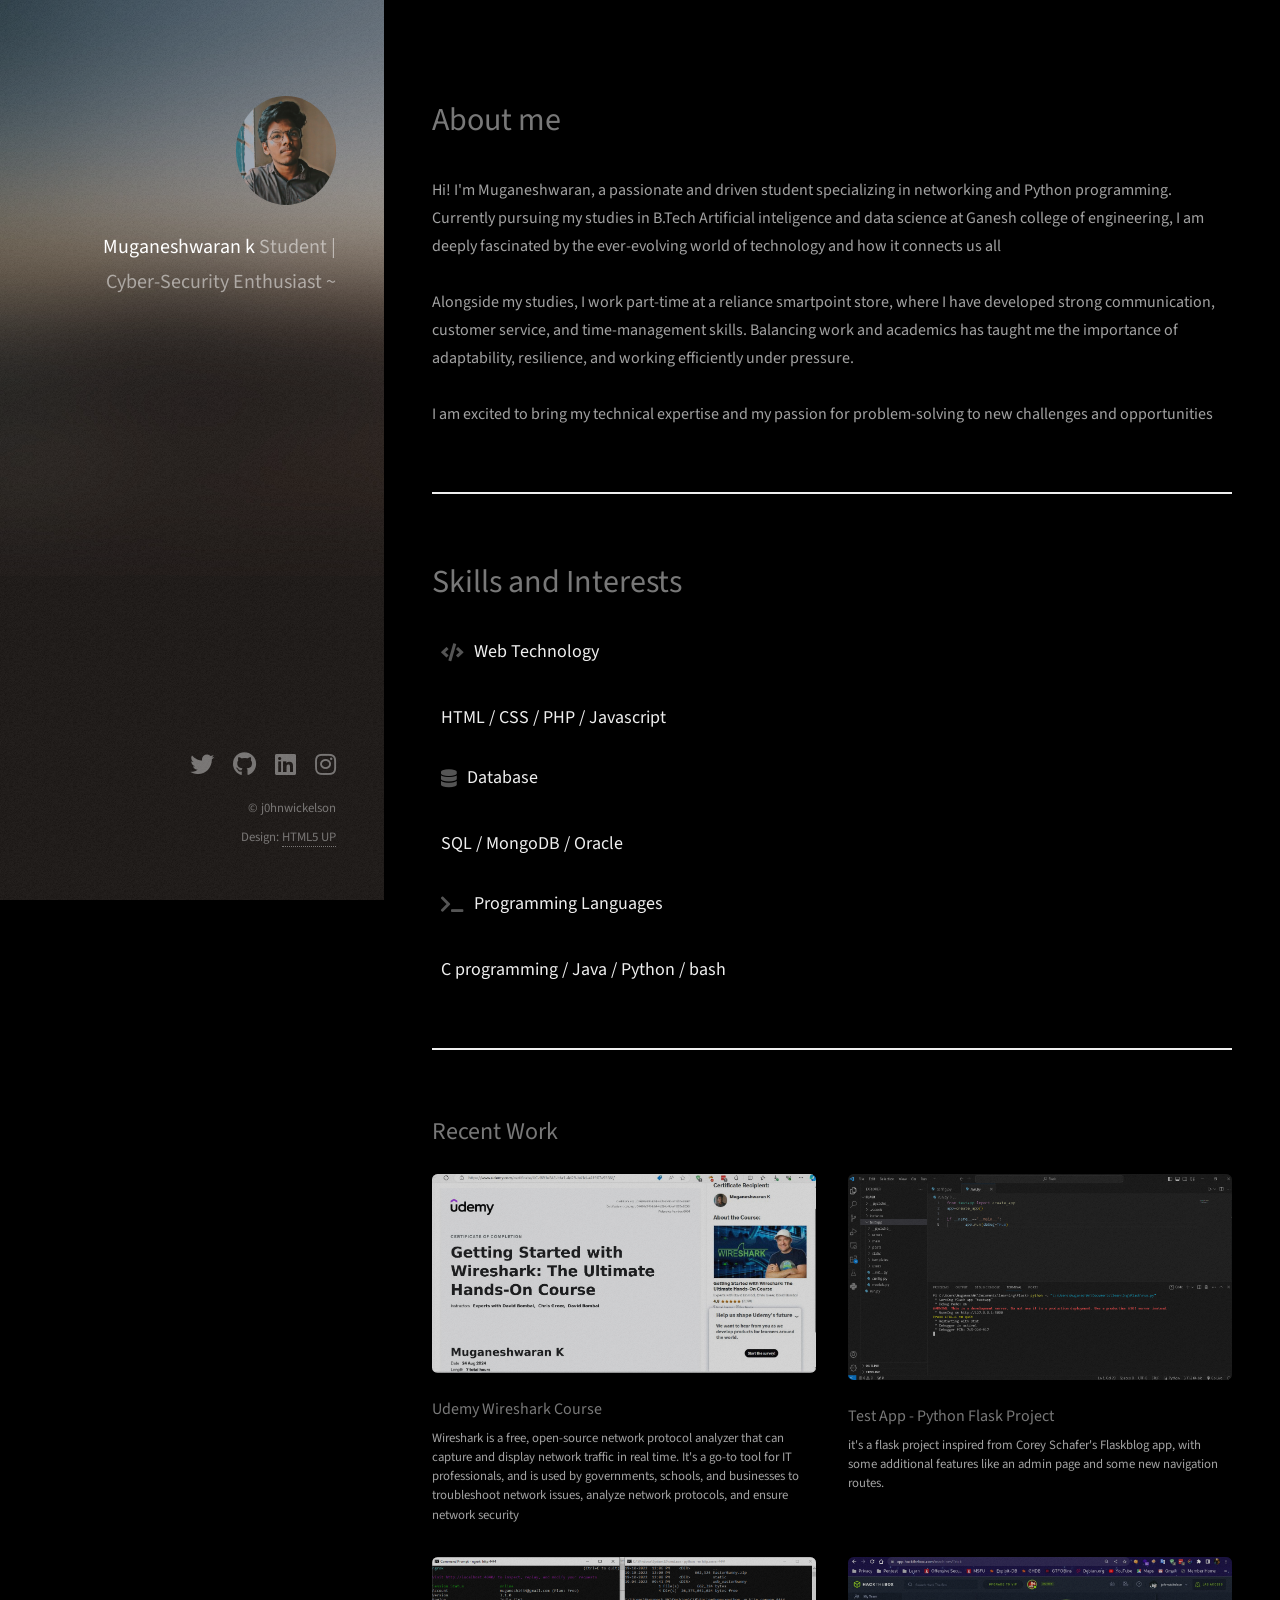
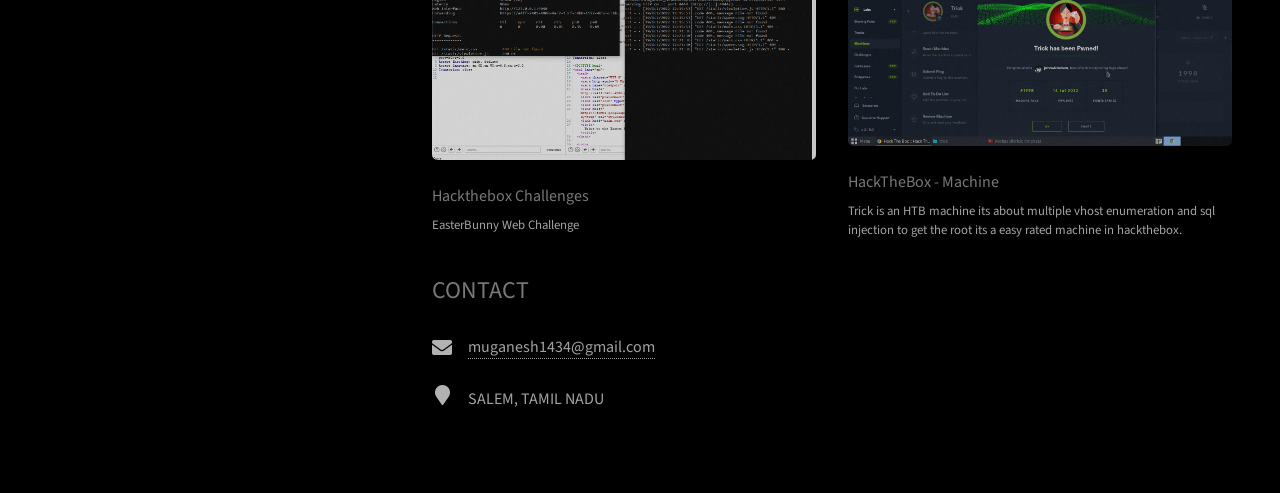
==== index.html @ 07771782 "Add files via upload Initial Commit" ====
<!DOCTYPE HTML>
<html>
	<head>
		<title>Muganeshwaran K - Portfolio</title>
		<meta charset="utf-8" />
		<meta name="viewport" content="width=device-width, initial-scale=1, user-scalable=no" />
		<link rel="stylesheet" href="assets/css/main.css" />
		<link rel="icon" href="images/favicon.ico" type="image/x-icon">
	</head>
	<body class="is-preload">
		<!-- Header -->
			<header id="header">
				<div class="inner">
					<a href="#" class="image avatar"><img src="images/avatar.jpg" alt="" /></a>
					<h1><strong>Muganeshwaran k</strong><br />
						Student | Cyber-Security Enthusiast<br />
						~
					</h1>
				</div>
			</header>

		<!-- Main -->
			<div id="main">

				<!-- One -->
					<section id="one">
						<header class="major">
							<h2>About me</h2>
						</header>
						<p>Hi! I'm Muganeshwaran, a passionate and driven student specializing in networking and Python programming. Currently pursuing my studies in B.Tech Artificial inteligence and data science at Ganesh college of engineering, I am deeply fascinated by the ever-evolving world of technology and how it connects us all <br> <br>
							Alongside my studies, I work part-time at a reliance smartpoint store, where I have developed strong communication, customer service, and time-management skills. Balancing work and academics has taught me the importance of adaptability, resilience, and working efficiently under pressure.<br> <br> I am excited to bring my technical expertise and my passion for problem-solving to new challenges and opportunities</p>
					</section>
					<section id="three">
						<header class="major">
							<h2>Skills and Interests</h2>
							<ul class="skills-list">
								<li><i class="fas fa-code"></i>  Web Technology</li>
								<li><br>HTML / CSS / PHP / Javascript</li>
							</ul>
							<ul class="skills-list">
								<li><i class="fas fa-database"></i> Database</li>
								<li><br> SQL / MongoDB / Oracle </li>
							</ul>
							<ul class="skills-list">
								<li><i class="fas fa-terminal"></i> Programming Languages</li>
								<li><br> C programming / Java / Python / bash</li>
							</ul>
						</header>
					</section>

				<!-- Two -->
					<section id="two">
						<h2>Recent Work</h2>
						<div class="row">
							<article class="col-6 col-12-xsmall work-item">
								<a href="images/fulls/03.jpg" class="image fit thumb"><img src="images/thumbs/03.jpg" alt="" /></a>
								<h3>Udemy Wireshark Course</h3>
								<p>Wireshark is a free, open-source network protocol analyzer that can capture and display network traffic in real time. It's a go-to tool for IT professionals, and is used by governments, schools, and businesses to troubleshoot network issues, analyze network protocols, and ensure network security</p>
							</article>
							<article class="col-6 col-12-xsmall work-item">
								<a href="images/fulls/01.jpg" class="image fit thumb"><img src="images/thumbs/01.jpg" alt="" /></a>
								<h3>Test App - Python Flask Project</h3>
								<p>it's a flask project inspired from Corey Schafer's Flaskblog app, with some additional features like an admin page and some new navigation routes.</p>
							</article>
							<article class="col-6 col-12-xsmall work-item">
								<a href="images/fulls/02.jpg" class="image fit thumb"><img src="images/thumbs/02.jpg" alt="" /></a>
								<h3>Hackthebox Challenges</h3>
								<p>EasterBunny Web Challenge</p>
							</article>
							<article class="col-6 col-12-xsmall work-item">
								<a href="images/fulls/04.jpg" class="image fit thumb"><img src="images/thumbs/04.jpg" alt="" /></a>
								<h3>HackTheBox - Machine</h3>
								<p>Trick is an HTB machine its about multiple vhost enumeration and sql injection to get the root its a easy rated machine in hackthebox.</p>
							</article>
						</div>
					</section>
					<div class="col-4 col-12-small">
						<h2>CONTACT</h2>
								<ul class="labeled-icons">
									<li>
										<h3 class="icon solid fa-envelope"><span class="label">Email</span></h3>
										<a  href="mailto:muganesh1434@gmail.com">muganesh1434@gmail.com</a>
									</li>
									<li>
										<h3 class="fa fa-map-marker contactIcon" aria-hidden="true"></h3>
										SALEM, TAMIL NADU
									</li>
								</ul>
							</div>
						</div>
					</section>
			</div>

		<!-- Footer -->
			<footer id="footer">
				<div class="inner">
					<ul class="icons">
						<li><a href="https://x.com/j0hnwick3lson" class="icon brands fa-twitter"><span class="label">Twitter</span></a></li>
						<li><a href="http://github.com/j0hnwick3lson" class="icon brands fa-github"><span class="label">Github</span></a></li>
						<li><a href="https://www.linkedin.com/in/muganeshwarank/" class="icon brands fa-linkedin"><span class="label">linkedin</span></a></li>
						<li><a href="https://www.instagram.com/muganexh_tweaks/" class="icon brands fa-instagram"><span class="label">instagram</span></a></li>
					</ul>
					<ul class="copyright">
						<li>&copy; j0hnwickelson</li><li>Design: <a href="http://html5up.net">HTML5 UP</a></li>
					</ul>
				</div>
			</footer>

		<!-- Scripts -->
			<script src="assets/js/jquery.min.js"></script>
			<script src="assets/js/jquery.poptrox.min.js"></script>
			<script src="assets/js/browser.min.js"></script>
			<script src="assets/js/breakpoints.min.js"></script>
			<script src="assets/js/util.js"></script>
			<script src="assets/js/main.js"></script>

	</body>
</html>
---- assets/css/main.css ----
@import url("fontawesome-all.min.css");
@import url("https://fonts.googleapis.com/css?family=Source+Sans+Pro:400,400italic");

/*
	Strata by HTML5 UP
	html5up.net | @ajlkn
	Free for personal and commercial use under the CCA 3.0 license (html5up.net/license)
*/

html, body, div, span, applet, object,
iframe, h1, h2, h3, h4, h5, h6, p, blockquote,
pre, a, abbr, acronym, address, big, cite,
code, del, dfn, em, img, ins, kbd, q, s, samp,
small, strike, strong, sub, sup, tt, var, b,
u, i, center, dl, dt, dd, ol, ul, li, fieldset,
form, label, legend, table, caption, tbody,
tfoot, thead, tr, th, td, article, aside,
canvas, details, embed, figure, figcaption,
footer, header, hgroup, menu, nav, output, ruby,
section, summary, time, mark, audio, video {
	margin: 0;
	padding: 0;
	border: 0;
	font-size: 100%;
	font: inherit;
	vertical-align: baseline;}

article, aside, details, figcaption, figure,
footer, header, hgroup, menu, nav, section {
	display: block;}

body {
	line-height: 1;
}

ol, ul {
	list-style: none;
}

blockquote, q {
	quotes: none;
}

	blockquote:before, blockquote:after, q:before, q:after {
		content: '';
		content: none;
	}

table {
	border-collapse: collapse;
	border-spacing: 0;
}

body {
	-webkit-text-size-adjust: none;
}

mark {
	background-color: transparent;
	color: inherit;
}

input::-moz-focus-inner {
	border: 0;
	padding: 0;
}

input, select, textarea {
	-moz-appearance: none;
	-webkit-appearance: none;
	-ms-appearance: none;
	appearance: none;
}

/* Basic */

	html {
		box-sizing: border-box;
	}

	*, *:before, *:after {
		box-sizing: inherit;
	}

	body {
		background: #000000;
	}

		body.is-preload *, body.is-preload *:before, body.is-preload *:after {
			-moz-animation: none !important;
			-webkit-animation: none !important;
			-ms-animation: none !important;
			animation: none !important;
			-moz-transition: none !important;
			-webkit-transition: none !important;
			-ms-transition: none !important;
			transition: none !important;
		}

	body, input, select, textarea {
		color: #a2a2a2;
		font-family: "Source Sans Pro", Helvetica, sans-serif;
		font-size: 16pt;
		font-weight: 400;
		line-height: 1.75em;
	}

	a {
		-moz-transition: color 0.2s ease-in-out, border-color 0.2s ease-in-out;
		-webkit-transition: color 0.2s ease-in-out, border-color 0.2s ease-in-out;
		-ms-transition: color 0.2s ease-in-out, border-color 0.2s ease-in-out;
		transition: color 0.2s ease-in-out, border-color 0.2s ease-in-out;
		border-bottom: dotted 1px;
		color: #49bf9d;
		text-decoration: none;
	}

		a:hover {
			border-bottom-color: transparent;
			color: #49bf9d !important;
			text-decoration: none;
		}

	strong, b {
		color: #787878;
		font-weight: 400;
	}

	em, i {
		font-style: italic;
	}

	p {
		margin: 0 0 2em 0;
	}

	h1, h2, h3, h4, h5, h6 {
		color: #787878;
		font-weight: 400;
		line-height: 1em;
		margin: 0 0 1em 0;
	}

		h1 a, h2 a, h3 a, h4 a, h5 a, h6 a {
			color: inherit;
			text-decoration: none;
		}

	h1 {
		font-size: 2em;
		line-height: 1.5em;
	}

	h2 {
		font-size: 1.5em;
		line-height: 1.5em;
	}

	h3 {
		font-size: 1.25em;
		line-height: 1.5em;
	}

	h4 {
		font-size: 1.1em;
		line-height: 1.5em;
	}

	h5 {
		font-size: 0.9em;
		line-height: 1.5em;
	}

	h6 {
		font-size: 0.7em;
		line-height: 1.5em;
	}

	sub {
		font-size: 0.8em;
		position: relative;
		top: 0.5em;
	}

	sup {
		font-size: 0.8em;
		position: relative;
		top: -0.5em;
	}

	hr {
		border: 0;
		border-bottom: solid 2px #efefef;
		margin: 2em 0;
	}

		hr.major {
			margin: 3em 0;
		}

	blockquote {
		border-left: solid 6px #efefef;
		font-style: italic;
		margin: 0 0 2em 0;
		padding: 0.5em 0 0.5em 1.5em;
	}

	code {
		background: #f7f7f7;
		border-radius: 0.35em;
		border: solid 2px #efefef;
		font-family: "Courier New", monospace;
		font-size: 0.9em;
		margin: 0 0.25em;
		padding: 0.25em 0.65em;
	}

	pre {
		-webkit-overflow-scrolling: touch;
		font-family: "Courier New", monospace;
		font-size: 0.9em;
		margin: 0 0 2em 0;
	}

		pre code {
			display: block;
			line-height: 1.75em;
			padding: 1em 1.5em;
			overflow-x: auto;
		}

	.align-left {
		text-align: left;
	}

	.align-center {
		text-align: center;
	}

	.align-right {
		text-align: right;
	}

/* Container */

	.container {
		margin: 0 auto;
		max-width: calc(100% - 4em);
		width: 100%;
	}

		.container.xsmall {
			width: 25%;
		}

		.container.small {
			width: 50%;
		}

		.container.medium {
			width: 75%;
		}

		.container.large {
			width: 125%;
		}

		.container.xlarge {
			width: 150%;
		}

		.container.max {
			width: 100%;
		}

		@media screen and (max-width: 980px) {

			.container {
				width: 100% !important;
				max-width: 100% !important;
			}

		}

		@media screen and (max-width: 480px) {

			.container {
				max-width: calc(100% - 3em);
			}

		}

/* Row */

	.row {
		display: flex;
		flex-wrap: wrap;
		box-sizing: border-box;
		align-items: stretch;
	}

		.row > * {
			box-sizing: border-box;
		}

		.row.gtr-uniform > * > :last-child {
			margin-bottom: 0;
		}

		.row.aln-left {
			justify-content: flex-start;
		}

		.row.aln-center {
			justify-content: center;
		}

		.row.aln-right {
			justify-content: flex-end;
		}

		.row.aln-top {
			align-items: flex-start;
		}

		.row.aln-middle {
			align-items: center;
		}

		.row.aln-bottom {
			align-items: flex-end;
		}

		.row > .imp {
			order: -1;
		}

		.row > .col-1 {
			width: 8.33333%;
		}

		.row > .off-1 {
			margin-left: 8.33333%;
		}

		.row > .col-2 {
			width: 16.66667%;
		}

		.row > .off-2 {
			margin-left: 16.66667%;
		}

		.row > .col-3 {
			width: 25%;
		}

		.row > .off-3 {
			margin-left: 25%;
		}

		.row > .col-4 {
			width: 33.33333%;
		}

		.row > .off-4 {
			margin-left: 33.33333%;
		}

		.row > .col-5 {
			width: 41.66667%;
		}

		.row > .off-5 {
			margin-left: 41.66667%;
		}

		.row > .col-6 {
			width: 50%;
		}

		.row > .off-6 {
			margin-left: 50%;
		}

		.row > .col-7 {
			width: 58.33333%;
		}

		.row > .off-7 {
			margin-left: 58.33333%;
		}

		.row > .col-8 {
			width: 66.66667%;
		}

		.row > .off-8 {
			margin-left: 66.66667%;
		}

		.row > .col-9 {
			width: 75%;
		}

		.row > .off-9 {
			margin-left: 75%;
		}

		.row > .col-10 {
			width: 83.33333%;
		}

		.row > .off-10 {
			margin-left: 83.33333%;
		}

		.row > .col-11 {
			width: 91.66667%;
		}

		.row > .off-11 {
			margin-left: 91.66667%;
		}

		.row > .col-12 {
			width: 100%;
		}

		.row > .off-12 {
			margin-left: 100%;
		}

		.row.gtr-0 {
			margin-top: 0;
			margin-left: 0em;
		}

			.row.gtr-0 > * {
				padding: 0 0 0 0em;
			}

			.row.gtr-0.gtr-uniform {
				margin-top: 0em;
			}

				.row.gtr-0.gtr-uniform > * {
					padding-top: 0em;
				}

		.row.gtr-25 {
			margin-top: 0;
			margin-left: -0.625em;
		}

			.row.gtr-25 > * {
				padding: 0 0 0 0.625em;
			}

			.row.gtr-25.gtr-uniform {
				margin-top: -0.625em;
			}

				.row.gtr-25.gtr-uniform > * {
					padding-top: 0.625em;
				}

		.row.gtr-50 {
			margin-top: 0;
			margin-left: -1.25em;
		}

			.row.gtr-50 > * {
				padding: 0 0 0 1.25em;
			}

			.row.gtr-50.gtr-uniform {
				margin-top: -1.25em;
			}

				.row.gtr-50.gtr-uniform > * {
					padding-top: 1.25em;
				}

		.row {
			margin-top: 0;
			margin-left: -2.5em;
		}

			.row > * {
				padding: 0 0 0 2.5em;
			}

			.row.gtr-uniform {
				margin-top: -2.5em;
			}

				.row.gtr-uniform > * {
					padding-top: 2.5em;
				}

		.row.gtr-150 {
			margin-top: 0;
			margin-left: -3.75em;
		}

			.row.gtr-150 > * {
				padding: 0 0 0 3.75em;
			}

			.row.gtr-150.gtr-uniform {
				margin-top: -3.75em;
			}

				.row.gtr-150.gtr-uniform > * {
					padding-top: 3.75em;
				}

		.row.gtr-200 {
			margin-top: 0;
			margin-left: -5em;
		}

			.row.gtr-200 > * {
				padding: 0 0 0 5em;
			}

			.row.gtr-200.gtr-uniform {
				margin-top: -5em;
			}

				.row.gtr-200.gtr-uniform > * {
					padding-top: 5em;
				}

		@media screen and (max-width: 1800px) {

			.row {
				display: flex;
				flex-wrap: wrap;
				box-sizing: border-box;
				align-items: stretch;
			}

				.row > * {
					box-sizing: border-box;
				}

				.row.gtr-uniform > * > :last-child {
					margin-bottom: 0;
				}

				.row.aln-left {
					justify-content: flex-start;
				}

				.row.aln-center {
					justify-content: center;
				}

				.row.aln-right {
					justify-content: flex-end;
				}

				.row.aln-top {
					align-items: flex-start;
				}

				.row.aln-middle {
					align-items: center;
				}

				.row.aln-bottom {
					align-items: flex-end;
				}

				.row > .imp-xlarge {
					order: -1;
				}

				.row > .col-1-xlarge {
					width: 8.33333%;
				}

				.row > .off-1-xlarge {
					margin-left: 8.33333%;
				}

				.row > .col-2-xlarge {
					width: 16.66667%;
				}

				.row > .off-2-xlarge {
					margin-left: 16.66667%;
				}

				.row > .col-3-xlarge {
					width: 25%;
				}

				.row > .off-3-xlarge {
					margin-left: 25%;
				}

				.row > .col-4-xlarge {
					width: 33.33333%;
				}

				.row > .off-4-xlarge {
					margin-left: 33.33333%;
				}

				.row > .col-5-xlarge {
					width: 41.66667%;
				}

				.row > .off-5-xlarge {
					margin-left: 41.66667%;
				}

				.row > .col-6-xlarge {
					width: 50%;
				}

				.row > .off-6-xlarge {
					margin-left: 50%;
				}

				.row > .col-7-xlarge {
					width: 58.33333%;
				}

				.row > .off-7-xlarge {
					margin-left: 58.33333%;
				}

				.row > .col-8-xlarge {
					width: 66.66667%;
				}

				.row > .off-8-xlarge {
					margin-left: 66.66667%;
				}

				.row > .col-9-xlarge {
					width: 75%;
				}

				.row > .off-9-xlarge {
					margin-left: 75%;
				}

				.row > .col-10-xlarge {
					width: 83.33333%;
				}

				.row > .off-10-xlarge {
					margin-left: 83.33333%;
				}

				.row > .col-11-xlarge {
					width: 91.66667%;
				}

				.row > .off-11-xlarge {
					margin-left: 91.66667%;
				}

				.row > .col-12-xlarge {
					width: 100%;
				}

				.row > .off-12-xlarge {
					margin-left: 100%;
				}

				.row.gtr-0 {
					margin-top: 0;
					margin-left: 0em;
				}

					.row.gtr-0 > * {
						padding: 0 0 0 0em;
					}

					.row.gtr-0.gtr-uniform {
						margin-top: 0em;
					}

						.row.gtr-0.gtr-uniform > * {
							padding-top: 0em;
						}

				.row.gtr-25 {
					margin-top: 0;
					margin-left: -0.625em;
				}

					.row.gtr-25 > * {
						padding: 0 0 0 0.625em;
					}

					.row.gtr-25.gtr-uniform {
						margin-top: -0.625em;
					}

						.row.gtr-25.gtr-uniform > * {
							padding-top: 0.625em;
						}

				.row.gtr-50 {
					margin-top: 0;
					margin-left: -1.25em;
				}

					.row.gtr-50 > * {
						padding: 0 0 0 1.25em;
					}

					.row.gtr-50.gtr-uniform {
						margin-top: -1.25em;
					}

						.row.gtr-50.gtr-uniform > * {
							padding-top: 1.25em;
						}

				.row {
					margin-top: 0;
					margin-left: -2.5em;
				}

					.row > * {
						padding: 0 0 0 2.5em;
					}

					.row.gtr-uniform {
						margin-top: -2.5em;
					}

						.row.gtr-uniform > * {
							padding-top: 2.5em;
						}

				.row.gtr-150 {
					margin-top: 0;
					margin-left: -3.75em;
				}

					.row.gtr-150 > * {
						padding: 0 0 0 3.75em;
					}

					.row.gtr-150.gtr-uniform {
						margin-top: -3.75em;
					}

						.row.gtr-150.gtr-uniform > * {
							padding-top: 3.75em;
						}

				.row.gtr-200 {
					margin-top: 0;
					margin-left: -5em;
				}

					.row.gtr-200 > * {
						padding: 0 0 0 5em;
					}

					.row.gtr-200.gtr-uniform {
						margin-top: -5em;
					}

						.row.gtr-200.gtr-uniform > * {
							padding-top: 5em;
						}

		}

		@media screen and (max-width: 1280px) {

			.row {
				display: flex;
				flex-wrap: wrap;
				box-sizing: border-box;
				align-items: stretch;
			}

				.row > * {
					box-sizing: border-box;
				}

				.row.gtr-uniform > * > :last-child {
					margin-bottom: 0;
				}

				.row.aln-left {
					justify-content: flex-start;
				}

				.row.aln-center {
					justify-content: center;
				}

				.row.aln-right {
					justify-content: flex-end;
				}

				.row.aln-top {
					align-items: flex-start;
				}

				.row.aln-middle {
					align-items: center;
				}

				.row.aln-bottom {
					align-items: flex-end;
				}

				.row > .imp-large {
					order: -1;
				}

				.row > .col-1-large {
					width: 8.33333%;
				}

				.row > .off-1-large {
					margin-left: 8.33333%;
				}

				.row > .col-2-large {
					width: 16.66667%;
				}

				.row > .off-2-large {
					margin-left: 16.66667%;
				}

				.row > .col-3-large {
					width: 25%;
				}

				.row > .off-3-large {
					margin-left: 25%;
				}

				.row > .col-4-large {
					width: 33.33333%;
				}

				.row > .off-4-large {
					margin-left: 33.33333%;
				}

				.row > .col-5-large {
					width: 41.66667%;
				}

				.row > .off-5-large {
					margin-left: 41.66667%;
				}

				.row > .col-6-large {
					width: 50%;
				}

				.row > .off-6-large {
					margin-left: 50%;
				}

				.row > .col-7-large {
					width: 58.33333%;
				}

				.row > .off-7-large {
					margin-left: 58.33333%;
				}

				.row > .col-8-large {
					width: 66.66667%;
				}

				.row > .off-8-large {
					margin-left: 66.66667%;
				}

				.row > .col-9-large {
					width: 75%;
				}

				.row > .off-9-large {
					margin-left: 75%;
				}

				.row > .col-10-large {
					width: 83.33333%;
				}

				.row > .off-10-large {
					margin-left: 83.33333%;
				}

				.row > .col-11-large {
					width: 91.66667%;
				}

				.row > .off-11-large {
					margin-left: 91.66667%;
				}

				.row > .col-12-large {
					width: 100%;
				}

				.row > .off-12-large {
					margin-left: 100%;
				}

				.row.gtr-0 {
					margin-top: 0;
					margin-left: 0em;
				}

					.row.gtr-0 > * {
						padding: 0 0 0 0em;
					}

					.row.gtr-0.gtr-uniform {
						margin-top: 0em;
					}

						.row.gtr-0.gtr-uniform > * {
							padding-top: 0em;
						}

				.row.gtr-25 {
					margin-top: 0;
					margin-left: -0.5em;
				}

					.row.gtr-25 > * {
						padding: 0 0 0 0.5em;
					}

					.row.gtr-25.gtr-uniform {
						margin-top: -0.5em;
					}

						.row.gtr-25.gtr-uniform > * {
							padding-top: 0.5em;
						}

				.row.gtr-50 {
					margin-top: 0;
					margin-left: -1em;
				}

					.row.gtr-50 > * {
						padding: 0 0 0 1em;
					}

					.row.gtr-50.gtr-uniform {
						margin-top: -1em;
					}

						.row.gtr-50.gtr-uniform > * {
							padding-top: 1em;
						}

				.row {
					margin-top: 0;
					margin-left: -2em;
				}

					.row > * {
						padding: 0 0 0 2em;
					}

					.row.gtr-uniform {
						margin-top: -2em;
					}

						.row.gtr-uniform > * {
							padding-top: 2em;
						}

				.row.gtr-150 {
					margin-top: 0;
					margin-left: -3em;
				}

					.row.gtr-150 > * {
						padding: 0 0 0 3em;
					}

					.row.gtr-150.gtr-uniform {
						margin-top: -3em;
					}

						.row.gtr-150.gtr-uniform > * {
							padding-top: 3em;
						}

				.row.gtr-200 {
					margin-top: 0;
					margin-left: -4em;
				}

					.row.gtr-200 > * {
						padding: 0 0 0 4em;
					}

					.row.gtr-200.gtr-uniform {
						margin-top: -4em;
					}

						.row.gtr-200.gtr-uniform > * {
							padding-top: 4em;
						}

		}

		@media screen and (max-width: 980px) {

			.row {
				display: flex;
				flex-wrap: wrap;
				box-sizing: border-box;
				align-items: stretch;
			}

				.row > * {
					box-sizing: border-box;
				}

				.row.gtr-uniform > * > :last-child {
					margin-bottom: 0;
				}

				.row.aln-left {
					justify-content: flex-start;
				}

				.row.aln-center {
					justify-content: center;
				}

				.row.aln-right {
					justify-content: flex-end;
				}

				.row.aln-top {
					align-items: flex-start;
				}

				.row.aln-middle {
					align-items: center;
				}

				.row.aln-bottom {
					align-items: flex-end;
				}

				.row > .imp-medium {
					order: -1;
				}

				.row > .col-1-medium {
					width: 8.33333%;
				}

				.row > .off-1-medium {
					margin-left: 8.33333%;
				}

				.row > .col-2-medium {
					width: 16.66667%;
				}

				.row > .off-2-medium {
					margin-left: 16.66667%;
				}

				.row > .col-3-medium {
					width: 25%;
				}

				.row > .off-3-medium {
					margin-left: 25%;
				}

				.row > .col-4-medium {
					width: 33.33333%;
				}

				.row > .off-4-medium {
					margin-left: 33.33333%;
				}

				.row > .col-5-medium {
					width: 41.66667%;
				}

				.row > .off-5-medium {
					margin-left: 41.66667%;
				}

				.row > .col-6-medium {
					width: 50%;
				}

				.row > .off-6-medium {
					margin-left: 50%;
				}

				.row > .col-7-medium {
					width: 58.33333%;
				}

				.row > .off-7-medium {
					margin-left: 58.33333%;
				}

				.row > .col-8-medium {
					width: 66.66667%;
				}

				.row > .off-8-medium {
					margin-left: 66.66667%;
				}

				.row > .col-9-medium {
					width: 75%;
				}

				.row > .off-9-medium {
					margin-left: 75%;
				}

				.row > .col-10-medium {
					width: 83.33333%;
				}

				.row > .off-10-medium {
					margin-left: 83.33333%;
				}

				.row > .col-11-medium {
					width: 91.66667%;
				}

				.row > .off-11-medium {
					margin-left: 91.66667%;
				}

				.row > .col-12-medium {
					width: 100%;
				}

				.row > .off-12-medium {
					margin-left: 100%;
				}

				.row.gtr-0 {
					margin-top: 0;
					margin-left: 0em;
				}

					.row.gtr-0 > * {
						padding: 0 0 0 0em;
					}

					.row.gtr-0.gtr-uniform {
						margin-top: 0em;
					}

						.row.gtr-0.gtr-uniform > * {
							padding-top: 0em;
						}

				.row.gtr-25 {
					margin-top: 0;
					margin-left: -0.5em;
				}

					.row.gtr-25 > * {
						padding: 0 0 0 0.5em;
					}

					.row.gtr-25.gtr-uniform {
						margin-top: -0.5em;
					}

						.row.gtr-25.gtr-uniform > * {
							padding-top: 0.5em;
						}

				.row.gtr-50 {
					margin-top: 0;
					margin-left: -1em;
				}

					.row.gtr-50 > * {
						padding: 0 0 0 1em;
					}

					.row.gtr-50.gtr-uniform {
						margin-top: -1em;
					}

						.row.gtr-50.gtr-uniform > * {
							padding-top: 1em;
						}

				.row {
					margin-top: 0;
					margin-left: -2em;
				}

					.row > * {
						padding: 0 0 0 2em;
					}

					.row.gtr-uniform {
						margin-top: -2em;
					}

						.row.gtr-uniform > * {
							padding-top: 2em;
						}

				.row.gtr-150 {
					margin-top: 0;
					margin-left: -3em;
				}

					.row.gtr-150 > * {
						padding: 0 0 0 3em;
					}

					.row.gtr-150.gtr-uniform {
						margin-top: -3em;
					}

						.row.gtr-150.gtr-uniform > * {
							padding-top: 3em;
						}

				.row.gtr-200 {
					margin-top: 0;
					margin-left: -4em;
				}

					.row.gtr-200 > * {
						padding: 0 0 0 4em;
					}

					.row.gtr-200.gtr-uniform {
						margin-top: -4em;
					}

						.row.gtr-200.gtr-uniform > * {
							padding-top: 4em;
						}

		}

		@media screen and (max-width: 736px) {

			.row {
				display: flex;
				flex-wrap: wrap;
				box-sizing: border-box;
				align-items: stretch;
			}

				.row > * {
					box-sizing: border-box;
				}

				.row.gtr-uniform > * > :last-child {
					margin-bottom: 0;
				}

				.row.aln-left {
					justify-content: flex-start;
				}

				.row.aln-center {
					justify-content: center;
				}

				.row.aln-right {
					justify-content: flex-end;
				}

				.row.aln-top {
					align-items: flex-start;
				}

				.row.aln-middle {
					align-items: center;
				}

				.row.aln-bottom {
					align-items: flex-end;
				}

				.row > .imp-small {
					order: -1;
				}

				.row > .col-1-small {
					width: 8.33333%;
				}

				.row > .off-1-small {
					margin-left: 8.33333%;
				}

				.row > .col-2-small {
					width: 16.66667%;
				}

				.row > .off-2-small {
					margin-left: 16.66667%;
				}

				.row > .col-3-small {
					width: 25%;
				}

				.row > .off-3-small {
					margin-left: 25%;
				}

				.row > .col-4-small {
					width: 33.33333%;
				}

				.row > .off-4-small {
					margin-left: 33.33333%;
				}

				.row > .col-5-small {
					width: 41.66667%;
				}

				.row > .off-5-small {
					margin-left: 41.66667%;
				}

				.row > .col-6-small {
					width: 50%;
				}

				.row > .off-6-small {
					margin-left: 50%;
				}

				.row > .col-7-small {
					width: 58.33333%;
				}

				.row > .off-7-small {
					margin-left: 58.33333%;
				}

				.row > .col-8-small {
					width: 66.66667%;
				}

				.row > .off-8-small {
					margin-left: 66.66667%;
				}

				.row > .col-9-small {
					width: 75%;
				}

				.row > .off-9-small {
					margin-left: 75%;
				}

				.row > .col-10-small {
					width: 83.33333%;
				}

				.row > .off-10-small {
					margin-left: 83.33333%;
				}

				.row > .col-11-small {
					width: 91.66667%;
				}

				.row > .off-11-small {
					margin-left: 91.66667%;
				}

				.row > .col-12-small {
					width: 100%;
				}

				.row > .off-12-small {
					margin-left: 100%;
				}

				.row.gtr-0 {
					margin-top: 0;
					margin-left: 0em;
				}

					.row.gtr-0 > * {
						padding: 0 0 0 0em;
					}

					.row.gtr-0.gtr-uniform {
						margin-top: 0em;
					}

						.row.gtr-0.gtr-uniform > * {
							padding-top: 0em;
						}

				.row.gtr-25 {
					margin-top: 0;
					margin-left: -0.375em;
				}

					.row.gtr-25 > * {
						padding: 0 0 0 0.375em;
					}

					.row.gtr-25.gtr-uniform {
						margin-top: -0.375em;
					}

						.row.gtr-25.gtr-uniform > * {
							padding-top: 0.375em;
						}

				.row.gtr-50 {
					margin-top: 0;
					margin-left: -0.75em;
				}

					.row.gtr-50 > * {
						padding: 0 0 0 0.75em;
					}

					.row.gtr-50.gtr-uniform {
						margin-top: -0.75em;
					}

						.row.gtr-50.gtr-uniform > * {
							padding-top: 0.75em;
						}

				.row {
					margin-top: 0;
					margin-left: -1.5em;
				}

					.row > * {
						padding: 0 0 0 1.5em;
					}

					.row.gtr-uniform {
						margin-top: -1.5em;
					}

						.row.gtr-uniform > * {
							padding-top: 1.5em;
						}

				.row.gtr-150 {
					margin-top: 0;
					margin-left: -2.25em;
				}

					.row.gtr-150 > * {
						padding: 0 0 0 2.25em;
					}

					.row.gtr-150.gtr-uniform {
						margin-top: -2.25em;
					}

						.row.gtr-150.gtr-uniform > * {
							padding-top: 2.25em;
						}

				.row.gtr-200 {
					margin-top: 0;
					margin-left: -3em;
				}

					.row.gtr-200 > * {
						padding: 0 0 0 3em;
					}

					.row.gtr-200.gtr-uniform {
						margin-top: -3em;
					}

						.row.gtr-200.gtr-uniform > * {
							padding-top: 3em;
						}

		}

		@media screen and (max-width: 480px) {

			.row {
				display: flex;
				flex-wrap: wrap;
				box-sizing: border-box;
				align-items: stretch;
			}

				.row > * {
					box-sizing: border-box;
				}

				.row.gtr-uniform > * > :last-child {
					margin-bottom: 0;
				}

				.row.aln-left {
					justify-content: flex-start;
				}

				.row.aln-center {
					justify-content: center;
				}

				.row.aln-right {
					justify-content: flex-end;
				}

				.row.aln-top {
					align-items: flex-start;
				}

				.row.aln-middle {
					align-items: center;
				}

				.row.aln-bottom {
					align-items: flex-end;
				}

				.row > .imp-xsmall {
					order: -1;
				}

				.row > .col-1-xsmall {
					width: 8.33333%;
				}

				.row > .off-1-xsmall {
					margin-left: 8.33333%;
				}

				.row > .col-2-xsmall {
					width: 16.66667%;
				}

				.row > .off-2-xsmall {
					margin-left: 16.66667%;
				}

				.row > .col-3-xsmall {
					width: 25%;
				}

				.row > .off-3-xsmall {
					margin-left: 25%;
				}

				.row > .col-4-xsmall {
					width: 33.33333%;
				}

				.row > .off-4-xsmall {
					margin-left: 33.33333%;
				}

				.row > .col-5-xsmall {
					width: 41.66667%;
				}

				.row > .off-5-xsmall {
					margin-left: 41.66667%;
				}

				.row > .col-6-xsmall {
					width: 50%;
				}

				.row > .off-6-xsmall {
					margin-left: 50%;
				}

				.row > .col-7-xsmall {
					width: 58.33333%;
				}

				.row > .off-7-xsmall {
					margin-left: 58.33333%;
				}

				.row > .col-8-xsmall {
					width: 66.66667%;
				}

				.row > .off-8-xsmall {
					margin-left: 66.66667%;
				}

				.row > .col-9-xsmall {
					width: 75%;
				}

				.row > .off-9-xsmall {
					margin-left: 75%;
				}

				.row > .col-10-xsmall {
					width: 83.33333%;
				}

				.row > .off-10-xsmall {
					margin-left: 83.33333%;
				}

				.row > .col-11-xsmall {
					width: 91.66667%;
				}

				.row > .off-11-xsmall {
					margin-left: 91.66667%;
				}

				.row > .col-12-xsmall {
					width: 100%;
				}

				.row > .off-12-xsmall {
					margin-left: 100%;
				}

				.row.gtr-0 {
					margin-top: 0;
					margin-left: 0em;
				}

					.row.gtr-0 > * {
						padding: 0 0 0 0em;
					}

					.row.gtr-0.gtr-uniform {
						margin-top: 0em;
					}

						.row.gtr-0.gtr-uniform > * {
							padding-top: 0em;
						}

				.row.gtr-25 {
					margin-top: 0;
					margin-left: -0.375em;
				}

					.row.gtr-25 > * {
						padding: 0 0 0 0.375em;
					}

					.row.gtr-25.gtr-uniform {
						margin-top: -0.375em;
					}

						.row.gtr-25.gtr-uniform > * {
							padding-top: 0.375em;
						}

				.row.gtr-50 {
					margin-top: 0;
					margin-left: -0.75em;
				}

					.row.gtr-50 > * {
						padding: 0 0 0 0.75em;
					}

					.row.gtr-50.gtr-uniform {
						margin-top: -0.75em;
					}

						.row.gtr-50.gtr-uniform > * {
							padding-top: 0.75em;
						}

				.row {
					margin-top: 0;
					margin-left: -1.5em;
				}

					.row > * {
						padding: 0 0 0 1.5em;
					}

					.row.gtr-uniform {
						margin-top: -1.5em;
					}

						.row.gtr-uniform > * {
							padding-top: 1.5em;
						}

				.row.gtr-150 {
					margin-top: 0;
					margin-left: -2.25em;
				}

					.row.gtr-150 > * {
						padding: 0 0 0 2.25em;
					}

					.row.gtr-150.gtr-uniform {
						margin-top: -2.25em;
					}

						.row.gtr-150.gtr-uniform > * {
							padding-top: 2.25em;
						}

				.row.gtr-200 {
					margin-top: 0;
					margin-left: -3em;
				}

					.row.gtr-200 > * {
						padding: 0 0 0 3em;
					}

					.row.gtr-200.gtr-uniform {
						margin-top: -3em;
					}

						.row.gtr-200.gtr-uniform > * {
							padding-top: 3em;
						}

		}

/* Section/Article */

	section.special, article.special {
		text-align: center;
	}

	header p {
		color: #b2b2b2;
		position: relative;
		margin: 0 0 1.5em 0;
	}

	header h2 + p {
		font-size: 1.25em;
		margin-top: -1em;
		line-height: 1.5em;
	}

	header h3 + p {
		font-size: 1.1em;
		margin-top: -0.8em;
		line-height: 1.5em;
	}

	header h4 + p,
	header h5 + p,
	header h6 + p {
		font-size: 0.9em;
		margin-top: -0.6em;
		line-height: 1.5em;
	}

	header.major h2 {
		font-size: 2em;
	}

/* Form */

	form {
		margin: 0 0 2em 0;
	}

	label {
		color: #787878;
		display: block;
		font-size: 0.9em;
		font-weight: 400;
		margin: 0 0 1em 0;
	}

	input[type="text"],
	input[type="password"],
	input[type="email"],
	select,
	textarea {
		-moz-appearance: none;
		-webkit-appearance: none;
		-ms-appearance: none;
		appearance: none;
		background: #f7f7f7;
		border-radius: 0.35em;
		border: solid 2px transparent;
		color: inherit;
		display: block;
		outline: 0;
		padding: 0 0.75em;
		text-decoration: none;
		width: 100%;
	}

		input[type="text"]:invalid,
		input[type="password"]:invalid,
		input[type="email"]:invalid,
		select:invalid,
		textarea:invalid {
			box-shadow: none;
		}

		input[type="text"]:focus,
		input[type="password"]:focus,
		input[type="email"]:focus,
		select:focus,
		textarea:focus {
			border-color: #49bf9d;
		}

	select {
		background-image: url("data:image/svg+xml;charset=utf8,%3Csvg xmlns='http://www.w3.org/2000/svg' width='40' height='40' preserveAspectRatio='none' viewBox='0 0 40 40'%3E%3Cpath d='M9.4,12.3l10.4,10.4l10.4-10.4c0.2-0.2,0.5-0.4,0.9-0.4c0.3,0,0.6,0.1,0.9,0.4l3.3,3.3c0.2,0.2,0.4,0.5,0.4,0.9 c0,0.4-0.1,0.6-0.4,0.9L20.7,31.9c-0.2,0.2-0.5,0.4-0.9,0.4c-0.3,0-0.6-0.1-0.9-0.4L4.3,17.3c-0.2-0.2-0.4-0.5-0.4-0.9 c0-0.4,0.1-0.6,0.4-0.9l3.3-3.3c0.2-0.2,0.5-0.4,0.9-0.4S9.1,12.1,9.4,12.3z' fill='%23dfdfdf' /%3E%3C/svg%3E");
		background-size: 1.25rem;
		background-repeat: no-repeat;
		background-position: calc(100% - 1rem) center;
		height: 2.75em;
		padding-right: 2.75em;
		text-overflow: ellipsis;
	}

		select option {
			color: #787878;
			background: #fff;
		}

		select:focus::-ms-value {
			background-color: transparent;
		}

		select::-ms-expand {
			display: none;
		}

	input[type="text"],
	input[type="password"],
	input[type="email"],
	select {
		height: 2.75em;
	}

	textarea {
		padding: 0.75em;
	}

	input[type="checkbox"],
	input[type="radio"] {
		-moz-appearance: none;
		-webkit-appearance: none;
		-ms-appearance: none;
		appearance: none;
		display: block;
		float: left;
		margin-right: -2em;
		opacity: 0;
		width: 1em;
		z-index: -1;
	}

		input[type="checkbox"] + label,
		input[type="radio"] + label {
			text-decoration: none;
			color: #a2a2a2;
			cursor: pointer;
			display: inline-block;
			font-size: 1em;
			font-weight: 400;
			padding-left: 2.4em;
			padding-right: 0.75em;
			position: relative;
		}

			input[type="checkbox"] + label:before,
			input[type="radio"] + label:before {
				-moz-osx-font-smoothing: grayscale;
				-webkit-font-smoothing: antialiased;
				display: inline-block;
				font-style: normal;
				font-variant: normal;
				text-rendering: auto;
				line-height: 1;
				text-transform: none !important;
				font-family: 'Font Awesome 5 Free';
				font-weight: 900;
			}

			input[type="checkbox"] + label:before,
			input[type="radio"] + label:before {
				background: #f7f7f7;
				border-radius: 0.35em;
				border: solid 2px transparent;
				content: '';
				display: inline-block;
				font-size: 0.8em;
				height: 2.0625em;
				left: 0;
				line-height: 1.85625em;
				position: absolute;
				text-align: center;
				top: 0;
				width: 2.0625em;
			}

		input[type="checkbox"]:checked + label:before,
		input[type="radio"]:checked + label:before {
			background: #787878;
			border-color: #787878;
			color: #fff;
			content: '\f00c';
		}

		input[type="checkbox"]:focus + label:before,
		input[type="radio"]:focus + label:before {
			border-color: #49bf9d;
		}

	input[type="checkbox"] + label:before {
		border-radius: 0.35em;
	}

	input[type="radio"] + label:before {
		border-radius: 100%;
	}

	::-webkit-input-placeholder {
		color: #b2b2b2 !important;
		opacity: 1.0;
	}

	:-moz-placeholder {
		color: #b2b2b2 !important;
		opacity: 1.0;
	}

	::-moz-placeholder {
		color: #b2b2b2 !important;
		opacity: 1.0;
	}

	:-ms-input-placeholder {
		color: #b2b2b2 !important;
		opacity: 1.0;
	}

/* Box */

	.box {
		border-radius: 0.35em;
		border: solid 2px #efefef;
		margin-bottom: 2em;
		padding: 1.5em;
	}

		.box > :last-child,
		.box > :last-child > :last-child,
		.box > :last-child > :last-child > :last-child {
			margin-bottom: 0;
		}

		.box.alt {
			border: 0;
			border-radius: 0;
			padding: 0;
		}

/* Icon */

	.icon {
		text-decoration: none;
		border-bottom: none;
		position: relative;
	}

		.icon:before {
			-moz-osx-font-smoothing: grayscale;
			-webkit-font-smoothing: antialiased;
			display: inline-block;
			font-style: normal;
			font-variant: normal;
			text-rendering: auto;
			line-height: 1;
			text-transform: none !important;
			font-family: 'Font Awesome 5 Free';
			font-weight: 400;
		}

		.icon > .label {
			display: none;
		}

		.icon:before {
			line-height: inherit;
		}

		.icon.solid:before {
			font-weight: 900;
		}

		.icon.brands:before {
			font-family: 'Font Awesome 5 Brands';
		}

/* Image */

	.image {
		border-radius: 0.35em;
		border: 0;
		display: inline-block;
		position: relative;
	}

		.image:before {
			-moz-transition: opacity 0.2s ease-in-out;
			-webkit-transition: opacity 0.2s ease-in-out;
			-ms-transition: opacity 0.2s ease-in-out;
			transition: opacity 0.2s ease-in-out;
			background: url("images/overlay.png");
			border-radius: 0.35em;
			content: '';
			display: block;
			height: 100%;
			left: 0;
			opacity: 0.5;
			position: absolute;
			top: 0;
			width: 100%;
		}

		.image.thumb {
			text-align: center;
		}

			.image.thumb:after {
				-moz-transition: opacity 0.2s ease-in-out;
				-webkit-transition: opacity 0.2s ease-in-out;
				-ms-transition: opacity 0.2s ease-in-out;
				transition: opacity 0.2s ease-in-out;
				border-radius: 0.35em;
				border: solid 3px rgba(255, 255, 255, 0.5);
				color: #fff;
				content: 'View';
				display: inline-block;
				font-size: 0.8em;
				font-weight: 400;
				left: 50%;
				line-height: 2.25em;
				margin: -1.25em 0 0 -3em;
				opacity: 0;
				padding: 0 1.5em;
				position: absolute;
				text-align: center;
				text-decoration: none;
				top: 50%;
				white-space: nowrap;
			}

			.image.thumb:hover:after {
				opacity: 1.0;
			}

			.image.thumb:hover:before {
				background: url("images/overlay.png"), url("images/overlay.png");
				opacity: 1.0;
			}

		.image img {
			border-radius: 0.35em;
			display: block;
		}

		.image.left {
			float: left;
			margin: 0 1.5em 1em 0;
			top: 0.25em;
		}

		.image.right {
			float: right;
			margin: 0 0 1em 1.5em;
			top: 0.25em;
		}

		.image.left, .image.right {
			max-width: 40%;
		}

			.image.left img, .image.right img {
				width: 100%;
			}

		.image.fit {
			display: block;
			margin: 0 0 2em 0;
			width: 100%;
		}

			.image.fit img {
				width: 100%;
			}

		.image.avatar {
			border-radius: 100%;
		}

			.image.avatar:before {
				display: none;
			}

			.image.avatar img {
				border-radius: 100%;
				width: 100%;
			}

/* List */

	ol {
		list-style: decimal;
		margin: 0 0 2em 0;
		padding-left: 1.25em;
	}

		ol li {
			padding-left: 0.25em;
		}

	ul {
		list-style: disc;
		margin: 0 0 2em 0;
		padding-left: 1em;
	}

		ul li {
			padding-left: 0.5em;
		}

		ul.alt {
			list-style: none;
			padding-left: 0;
		}

			ul.alt li {
				border-top: solid 2px #efefef;
				padding: 0.5em 0;
			}

				ul.alt li:first-child {
					border-top: 0;
					padding-top: 0;
				}

	dl {
		margin: 0 0 2em 0;
	}

/* Icons */

	ul.icons {
		cursor: default;
		list-style: none;
		padding-left: 0;
	}

		ul.icons li {
			display: inline-block;
			padding: 0 1em 0 0;
		}

			ul.icons li:last-child {
				padding-right: 0;
			}

			ul.icons li .icon:before {
				font-size: 1.5em;
			}

/* Labeled Icons */

	ul.labeled-icons {
		list-style: none;
		padding: 0;
	}

		ul.labeled-icons li {
			line-height: 1.75em;
			margin: 1.5em 0 0 0;
			padding-left: 2.25em;
			position: relative;
		}

			ul.labeled-icons li:first-child {
				margin-top: 0;
			}

			ul.labeled-icons li a {
				color: inherit;
			}

			ul.labeled-icons li h3 {
				color: #b2b2b2;
				left: 0;
				position: absolute;
				text-align: center;
				top: 0;
				width: 1em;
			}

/* Actions */

	ul.actions {
		display: -moz-flex;
		display: -webkit-flex;
		display: -ms-flex;
		display: flex;
		cursor: default;
		list-style: none;
		margin-left: -1em;
		padding-left: 0;
	}

		ul.actions li {
			padding: 0 0 0 1em;
			vertical-align: middle;
		}

		ul.actions.special {
			-moz-justify-content: center;
			-webkit-justify-content: center;
			-ms-justify-content: center;
			justify-content: center;
			width: 100%;
			margin-left: 0;
		}

			ul.actions.special li:first-child {
				padding-left: 0;
			}

		ul.actions.stacked {
			-moz-flex-direction: column;
			-webkit-flex-direction: column;
			-ms-flex-direction: column;
			flex-direction: column;
			margin-left: 0;
		}

			ul.actions.stacked li {
				padding: 1.3em 0 0 0;
			}

				ul.actions.stacked li:first-child {
					padding-top: 0;
				}

		ul.actions.fit {
			width: calc(100% + 1em);
		}

			ul.actions.fit li {
				-moz-flex-grow: 1;
				-webkit-flex-grow: 1;
				-ms-flex-grow: 1;
				flex-grow: 1;
				-moz-flex-shrink: 1;
				-webkit-flex-shrink: 1;
				-ms-flex-shrink: 1;
				flex-shrink: 1;
				width: 100%;
			}

				ul.actions.fit li > * {
					width: 100%;
				}

			ul.actions.fit.stacked {
				width: 100%;
			}

		@media screen and (max-width: 480px) {

			ul.actions:not(.fixed) {
				-moz-flex-direction: column;
				-webkit-flex-direction: column;
				-ms-flex-direction: column;
				flex-direction: column;
				margin-left: 0;
				width: 100% !important;
			}

				ul.actions:not(.fixed) li {
					-moz-flex-grow: 1;
					-webkit-flex-grow: 1;
					-ms-flex-grow: 1;
					flex-grow: 1;
					-moz-flex-shrink: 1;
					-webkit-flex-shrink: 1;
					-ms-flex-shrink: 1;
					flex-shrink: 1;
					padding: 1em 0 0 0;
					text-align: center;
					width: 100%;
				}

					ul.actions:not(.fixed) li > * {
						width: 100%;
					}

					ul.actions:not(.fixed) li:first-child {
						padding-top: 0;
					}

					ul.actions:not(.fixed) li input[type="submit"],
					ul.actions:not(.fixed) li input[type="reset"],
					ul.actions:not(.fixed) li input[type="button"],
					ul.actions:not(.fixed) li button,
					ul.actions:not(.fixed) li .button {
						width: 100%;
					}

						ul.actions:not(.fixed) li input[type="submit"].icon:before,
						ul.actions:not(.fixed) li input[type="reset"].icon:before,
						ul.actions:not(.fixed) li input[type="button"].icon:before,
						ul.actions:not(.fixed) li button.icon:before,
						ul.actions:not(.fixed) li .button.icon:before {
							margin-left: -0.5em;
						}

		}

/* Table */

	.table-wrapper {
		-webkit-overflow-scrolling: touch;
		overflow-x: auto;
	}

	table {
		margin: 0 0 2em 0;
		width: 100%;
	}

		table tbody tr {
			border: solid 1px #efefef;
			border-left: 0;
			border-right: 0;
		}

			table tbody tr:nth-child(2n + 1) {
				background-color: #f7f7f7;
			}

		table td {
			padding: 0.75em 0.75em;
		}

		table th {
			color: #787878;
			font-size: 0.9em;
			font-weight: 400;
			padding: 0 0.75em 0.75em 0.75em;
			text-align: left;
		}

		table thead {
			border-bottom: solid 2px #efefef;
		}

		table tfoot {
			border-top: solid 2px #efefef;
		}

		table.alt {
			border-collapse: separate;
		}

			table.alt tbody tr td {
				border: solid 2px #efefef;
				border-left-width: 0;
				border-top-width: 0;
			}

				table.alt tbody tr td:first-child {
					border-left-width: 2px;
				}

			table.alt tbody tr:first-child td {
				border-top-width: 2px;
			}

			table.alt thead {
				border-bottom: 0;
			}

			table.alt tfoot {
				border-top: 0;
			}

/* Button */

	input[type="submit"],
	input[type="reset"],
	input[type="button"],
	.button {
		-moz-appearance: none;
		-webkit-appearance: none;
		-ms-appearance: none;
		appearance: none;
		-moz-transition: background-color 0.2s ease-in-out, color 0.2s ease-in-out, border-color 0.2s ease-in-out;
		-webkit-transition: background-color 0.2s ease-in-out, color 0.2s ease-in-out, border-color 0.2s ease-in-out;
		-ms-transition: background-color 0.2s ease-in-out, color 0.2s ease-in-out, border-color 0.2s ease-in-out;
		transition: background-color 0.2s ease-in-out, color 0.2s ease-in-out, border-color 0.2s ease-in-out;
		background-color: transparent;
		border-radius: 0.35em;
		border: solid 3px #efefef;
		color: #787878 !important;
		cursor: pointer;
		display: inline-block;
		font-weight: 400;
		height: 3.15em;
		height: calc(2.75em + 6px);
		line-height: 2.75em;
		min-width: 10em;
		padding: 0 1.5em;
		text-align: center;
		text-decoration: none;
		white-space: nowrap;
	}

		input[type="submit"]:hover,
		input[type="reset"]:hover,
		input[type="button"]:hover,
		.button:hover {
			border-color: #49bf9d;
			color: #49bf9d !important;
		}

		input[type="submit"]:active,
		input[type="reset"]:active,
		input[type="button"]:active,
		.button:active {
			background-color: rgba(73, 191, 157, 0.1);
			border-color: #49bf9d;
			color: #49bf9d !important;
		}

		input[type="submit"].icon,
		input[type="reset"].icon,
		input[type="button"].icon,
		.button.icon {
			padding-left: 1.35em;
		}

			input[type="submit"].icon:before,
			input[type="reset"].icon:before,
			input[type="button"].icon:before,
			.button.icon:before {
				margin-right: 0.5em;
			}

		input[type="submit"].fit,
		input[type="reset"].fit,
		input[type="button"].fit,
		.button.fit {
			min-width: 0;
			width: 100%;
		}

		input[type="submit"].small,
		input[type="reset"].small,
		input[type="button"].small,
		.button.small {
			font-size: 0.8em;
		}

		input[type="submit"].large,
		input[type="reset"].large,
		input[type="button"].large,
		.button.large {
			font-size: 1.35em;
		}

		input[type="submit"].primary,
		input[type="reset"].primary,
		input[type="button"].primary,
		.button.primary {
			background-color: #49bf9d;
			border-color: #49bf9d;
			color: #ffffff !important;
		}

			input[type="submit"].primary:hover,
			input[type="reset"].primary:hover,
			input[type="button"].primary:hover,
			.button.primary:hover {
				background-color: #5cc6a7;
				border-color: #5cc6a7;
			}

			input[type="submit"].primary:active,
			input[type="reset"].primary:active,
			input[type="button"].primary:active,
			.button.primary:active {
				background-color: #3eb08f;
				border-color: #3eb08f;
			}

		input[type="submit"].disabled, input[type="submit"]:disabled,
		input[type="reset"].disabled,
		input[type="reset"]:disabled,
		input[type="button"].disabled,
		input[type="button"]:disabled,
		.button.disabled,
		.button:disabled {
			background-color: #e7e7e7 !important;
			border-color: #e7e7e7 !important;
			color: #b2b2b2 !important;
			cursor: default;
		}

/* Work Item */

	.work-item {
		margin: 0 0 2em 0;
	}

		.work-item .image {
			margin: 0 0 1.5em 0;
		}

		.work-item h3 {
			font-size: 1em;
			margin: 0 0 0.5em 0;
		}

		.work-item p {
			font-size: 0.8em;
			line-height: 1.5em;
			margin: 0;
		}

/* Header */

	#header {
		display: -moz-flex;
		display: -webkit-flex;
		display: -ms-flex;
		display: flex;
		-moz-flex-direction: column;
		-webkit-flex-direction: column;
		-ms-flex-direction: column;
		flex-direction: column;
		-moz-align-items: -moz-flex-end;
		-webkit-align-items: -webkit-flex-end;
		-ms-align-items: -ms-flex-end;
		align-items: flex-end;
		-moz-justify-content: space-between;
		-webkit-justify-content: space-between;
		-ms-justify-content: space-between;
		justify-content: space-between;
		background-color: #1f1815;
		background-attachment: scroll,								scroll;
		background-image: url("images/overlay.png"), url("../../images/bg.jpg");
		background-position: top left,							top left;
		background-repeat: repeat,								no-repeat;
		background-size: auto,								150%;
		color: rgba(255, 255, 255, 0.5);
		height: 100%;
		left: 0;
		padding: 8em 4em;
		position: fixed;
		text-align: right;
		top: 0;
		width: 35%;
	}

		#header > * {
			-moz-flex-shrink: 0;
			-webkit-flex-shrink: 0;
			-ms-flex-shrink: 0;
			flex-shrink: 0;
			width: 100%;
		}

		#header > .inner {
			-moz-flex-grow: 1;
			-webkit-flex-grow: 1;
			-ms-flex-grow: 1;
			flex-grow: 1;
			margin: 0 0 2em 0;
		}

		#header strong, #header b {
			color: #ffffff;
		}

		#header h2, #header h3, #header h4, #header h5, #header h6 {
			color: #ffffff;
		}

		#header h1 {
			color: rgba(255, 255, 255, 0.5);
			font-size: 1.35em;
			line-height: 1.75em;
			margin: 0;
		}

		#header .image.avatar {
			margin: 0 0 1em 0;
			width: 6.25em;
		}

/* Footer */

	#footer .icons {
		margin: 1em 0 0 0;
	}

		#footer .icons a {
			color: rgba(255, 255, 255, 0.4);
		}

	#footer .copyright {
		color: rgba(255, 255, 255, 0.4);
		font-size: 0.8em;
		list-style: none;
		margin: 1em 0 0 0;
		padding: 0;
	}

		#footer .copyright li {
			border-left: solid 1px rgba(255, 255, 255, 0.25);
			display: inline-block;
			line-height: 1em;
			margin-left: 0.75em;
			padding-left: 0.75em;
		}

			#footer .copyright li:first-child {
				border-left: 0;
				margin-left: 0;
				padding-left: 0;
			}

			#footer .copyright li a {
				color: inherit;
			}

/* Main */

	#main {
		margin-left: 35%;
		max-width: 54em;
		padding: 8em 4em 4em 4em;
		width: calc(100% - 35%);
	}

		#main > section {
			border-top: solid 2px #efefef;
			margin: 4em 0 0 0;
			padding: 4em 0 0 0;
		}

			#main > section:first-child {
				border-top: 0;
				margin-top: 0;
				padding-top: 0;
			}

/* Poptrox */

	@-moz-keyframes spin {
		0% {
			-moz-transform: rotate(0deg);
			-webkit-transform: rotate(0deg);
			-ms-transform: rotate(0deg);
			transform: rotate(0deg);
		}

		100% {
			-moz-transform: rotate(360deg);
			-webkit-transform: rotate(360deg);
			-ms-transform: rotate(360deg);
			transform: rotate(360deg);
		}
	}

	@-webkit-keyframes spin {
		0% {
			-moz-transform: rotate(0deg);
			-webkit-transform: rotate(0deg);
			-ms-transform: rotate(0deg);
			transform: rotate(0deg);
		}

		100% {
			-moz-transform: rotate(360deg);
			-webkit-transform: rotate(360deg);
			-ms-transform: rotate(360deg);
			transform: rotate(360deg);
		}
	}

	@-ms-keyframes spin {
		0% {
			-moz-transform: rotate(0deg);
			-webkit-transform: rotate(0deg);
			-ms-transform: rotate(0deg);
			transform: rotate(0deg);
		}

		100% {
			-moz-transform: rotate(360deg);
			-webkit-transform: rotate(360deg);
			-ms-transform: rotate(360deg);
			transform: rotate(360deg);
		}
	}

	@keyframes spin {
		0% {
			-moz-transform: rotate(0deg);
			-webkit-transform: rotate(0deg);
			-ms-transform: rotate(0deg);
			transform: rotate(0deg);
		}

		100% {
			-moz-transform: rotate(360deg);
			-webkit-transform: rotate(360deg);
			-ms-transform: rotate(360deg);
			transform: rotate(360deg);
		}
	}

	.poptrox-popup {
		-moz-box-sizing: content-box;
		-webkit-box-sizing: content-box;
		-ms-box-sizing: content-box;
		box-sizing: content-box;
		-webkit-tap-highlight-color: rgba(255, 255, 255, 0);
		background: #fff;
		border-radius: 0.35em;
		box-shadow: 0 0.1em 0.15em 0 rgba(0, 0, 0, 0.15);
		overflow: hidden;
		padding-bottom: 3em;
	}

		.poptrox-popup .loader {
			text-decoration: none;
			-moz-animation: spin 1s linear infinite;
			-webkit-animation: spin 1s linear infinite;
			-ms-animation: spin 1s linear infinite;
			animation: spin 1s linear infinite;
			font-size: 1.5em;
			height: 1em;
			left: 50%;
			line-height: 1em;
			margin: -0.5em 0 0 -0.5em;
			position: absolute;
			top: 50%;
			width: 1em;
		}

			.poptrox-popup .loader:before {
				-moz-osx-font-smoothing: grayscale;
				-webkit-font-smoothing: antialiased;
				display: inline-block;
				font-style: normal;
				font-variant: normal;
				text-rendering: auto;
				line-height: 1;
				text-transform: none !important;
				font-family: 'Font Awesome 5 Free';
				font-weight: 900;
			}

			.poptrox-popup .loader:before {
				content: '\f1ce';
			}

		.poptrox-popup .caption {
			background: #fff;
			bottom: 0;
			cursor: default;
			font-size: 0.9em;
			height: 3em;
			left: 0;
			line-height: 2.8em;
			position: absolute;
			text-align: center;
			width: 100%;
			z-index: 1;
		}

		.poptrox-popup .nav-next,
		.poptrox-popup .nav-previous {
			text-decoration: none;
			-moz-transition: opacity 0.2s ease-in-out;
			-webkit-transition: opacity 0.2s ease-in-out;
			-ms-transition: opacity 0.2s ease-in-out;
			transition: opacity 0.2s ease-in-out;
			-webkit-tap-highlight-color: rgba(255, 255, 255, 0);
			background: rgba(0, 0, 0, 0.01);
			cursor: pointer;
			height: 100%;
			opacity: 0;
			position: absolute;
			top: 0;
			width: 50%;
		}

			.poptrox-popup .nav-next:before,
			.poptrox-popup .nav-previous:before {
				-moz-osx-font-smoothing: grayscale;
				-webkit-font-smoothing: antialiased;
				display: inline-block;
				font-style: normal;
				font-variant: normal;
				text-rendering: auto;
				line-height: 1;
				text-transform: none !important;
				font-family: 'Font Awesome 5 Free';
				font-weight: 900;
			}

			.poptrox-popup .nav-next:before,
			.poptrox-popup .nav-previous:before {
				color: #fff;
				font-size: 2.5em;
				height: 1em;
				line-height: 1em;
				margin-top: -0.75em;
				position: absolute;
				text-align: center;
				top: 50%;
				width: 1.5em;
			}

		.poptrox-popup .nav-next {
			right: 0;
		}

			.poptrox-popup .nav-next:before {
				content: '\f105';
				right: 0;
			}

		.poptrox-popup .nav-previous {
			left: 0;
		}

			.poptrox-popup .nav-previous:before {
				content: '\f104';
				left: 0;
			}

		.poptrox-popup .closer {
			text-decoration: none;
			-moz-transition: opacity 0.2s ease-in-out;
			-webkit-transition: opacity 0.2s ease-in-out;
			-ms-transition: opacity 0.2s ease-in-out;
			transition: opacity 0.2s ease-in-out;
			-webkit-tap-highlight-color: rgba(255, 255, 255, 0);
			color: #fff;
			height: 4em;
			line-height: 4em;
			opacity: 0;
			position: absolute;
			right: 0;
			text-align: center;
			top: 0;
			width: 4em;
			z-index: 2;
		}

			.poptrox-popup .closer:before {
				-moz-osx-font-smoothing: grayscale;
				-webkit-font-smoothing: antialiased;
				display: inline-block;
				font-style: normal;
				font-variant: normal;
				text-rendering: auto;
				line-height: 1;
				text-transform: none !important;
				font-family: 'Font Awesome 5 Free';
				font-weight: 900;
			}

			.poptrox-popup .closer:before {
				-moz-box-sizing: content-box;
				-webkit-box-sizing: content-box;
				-ms-box-sizing: content-box;
				box-sizing: content-box;
				border-radius: 100%;
				border: solid 3px rgba(255, 255, 255, 0.5);
				content: '\f00d';
				display: block;
				font-size: 1em;
				height: 1.75em;
				left: 50%;
				line-height: 1.75em;
				margin: -0.875em 0 0 -0.875em;
				position: absolute;
				top: 50%;
				width: 1.75em;
			}

		.poptrox-popup:hover .nav-next,
		.poptrox-popup:hover .nav-previous {
			opacity: 0.5;
		}

			.poptrox-popup:hover .nav-next:hover,
			.poptrox-popup:hover .nav-previous:hover {
				opacity: 1.0;
			}

		.poptrox-popup:hover .closer {
			opacity: 0.5;
		}

			.poptrox-popup:hover .closer:hover {
				opacity: 1.0;
			}

/* Touch */

	body.is-touch .image.thumb:before {
		opacity: 0.5 !important;
	}

	body.is-touch .image.thumb:after {
		display: none !important;
	}

	body.is-touch #header {
		background-attachment: scroll;
		background-size: auto, cover;
	}

	body.is-touch .poptrox-popup .nav-next,
	body.is-touch .poptrox-popup .nav-previous,
	body.is-touch .poptrox-popup .closer {
		opacity: 1.0 !important;
	}

/* XLarge */

	@media screen and (max-width: 1800px) {

		/* Basic */

			body, input, select, textarea {
				font-size: 12pt;
			}

	}

/* Large */

	@media screen and (max-width: 1280px) {

		/* Header */

			#header {
				padding: 6em 3em 3em 3em;
				width: 30%;
			}

				#header h1 {
					font-size: 1.25em;
				}

					#header h1 br {
						display: none;
					}

				#header > .inner {
					margin-bottom: 0;
				}

		/* Footer */

			#footer .copyright li {
				border-left-width: 0;
				display: block;
				line-height: 2.25em;
				margin-left: 0;
				padding-left: 0;
			}

		/* Main */

			#main {
				margin-left: 30%;
				max-width: none;
				padding: 6em 3em 3em 3em;
				width: calc(100% - 30%);
			}

	}

/* Medium */

	@media screen and (max-width: 980px) {

		/* Basic */

			h1 br, h2 br, h3 br, h4 br, h5 br, h6 br {
				display: none;
			}

		/* List */

			ul.icons li .icon {
				font-size: 1.25em;
			}

		/* Header */

			#header {
				background-attachment: scroll;
				background-position: top left, center center;
				background-size: auto,		cover;
				left: auto;
				padding: 6em 4em;
				position: relative;
				text-align: center;
				top: auto;
				width: 100%;
				display: block;
			}

				#header h1 {
					font-size: 1.75em;
				}

					#header h1 br {
						display: inline;
					}

		/* Footer */

			#footer {
				background-attachment: scroll;
				background-color: #1f1815;
				background-image: url("images/overlay.png"), url("../../images/bg.jpg");
				background-position: top left,						bottom center;
				background-repeat: repeat,							no-repeat;
				background-size: auto,							cover;
				bottom: auto;
				left: auto;
				padding: 4em 4em 6em 4em;
				position: relative;
				text-align: center;
				width: 100%;
			}

				#footer .icons {
					margin: 0 0 1em 0;
				}

				#footer .copyright {
					margin: 0 0 1em 0;
				}

					#footer .copyright li {
						border-left-width: 1px;
						display: inline-block;
						line-height: 1em;
						margin-left: 0.75em;
						padding-left: 0.75em;
					}

		/* Main */

			#main {
				margin: 0;
				padding: 6em 4em;
				width: 100%;
			}

	}

/* Small */

	@media screen and (max-width: 736px) {

		/* Basic */

			h1 {
				font-size: 1.5em;
			}

			h2 {
				font-size: 1.2em;
			}

			h3 {
				font-size: 1em;
			}

		/* Section/Article */

			section.special, article.special {
				text-align: center;
			}

			header.major h2 {
				font-size: 1.35em;
			}

		/* List */

			ul.labeled-icons li {
				padding-left: 2em;
			}

				ul.labeled-icons li h3 {
					line-height: 1.75em;
				}

		/* Header */

			#header {
				padding: 2.25em 1.5em;
			}

				#header h1 {
					font-size: 1.35em;
				}

		/* Footer */

			#footer {
				padding: 2.25em 1.5em;
			}

		/* Main */

			#main {
				padding: 2.25em 1.5em 0.25em 1.5em;
			}

				#main > section {
					margin: 2.25em 0 0 0;
					padding: 2.25em 0 0 0;
				}

		/* Poptrox */

			.poptrox-popup {
				border-radius: 0;
			}

				.poptrox-popup .nav-next:before,
				.poptrox-popup .nav-previous:before {
					margin-top: -1em;
				}

	}

/* XSmall */

	@media screen and (max-width: 480px) {

		/* Header */

			#header {
				padding: 4.5em 1.5em;
			}

				#header h1 br {
					display: none;
				}

		/* Footer */

			#footer .copyright li {
				border-left-width: 0;
				display: block;
				line-height: 2.25em;
				margin-left: 0;
				padding-left: 0;
			}

	}


	.title-image {
    height: 50px; /* Adjust size as needed */
    margin-right: 15px; /* Space between image and text */
}


/* CSS for styling the skills list */
.skills-list {
	list-style-type: none; /* Removes the dots from the list */
	padding: 0; /* Removes default padding */
}

.skills-list li {
	display: flex; /* Flexbox to align items */
	align-items: center; /* Vertically center the items */
	margin-bottom: 10px; /* Space between list items */
	font-size: 18px; /* Increase font size */
	color: #efefef;
}

.skills-list li i {
	margin-right: 10px; /* Space between icon and text */
	color: #555; /* Icon color */
}
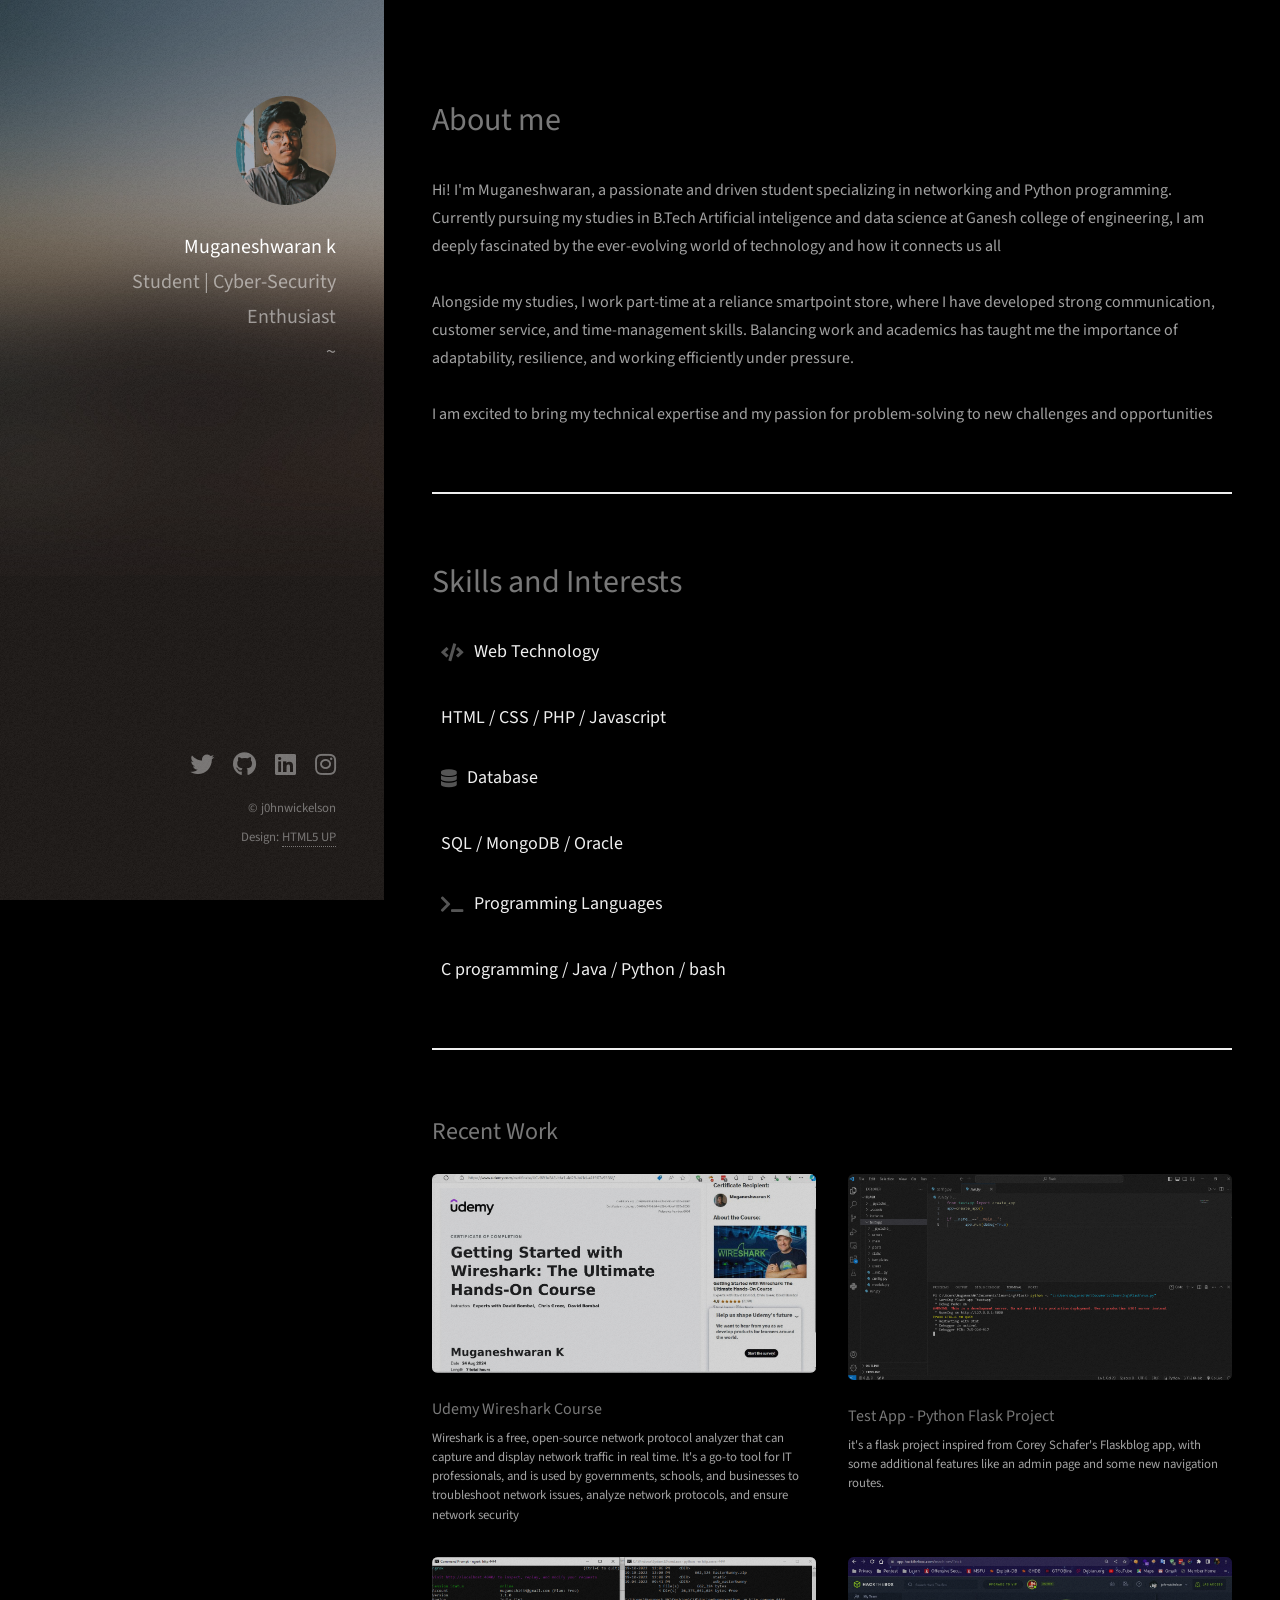
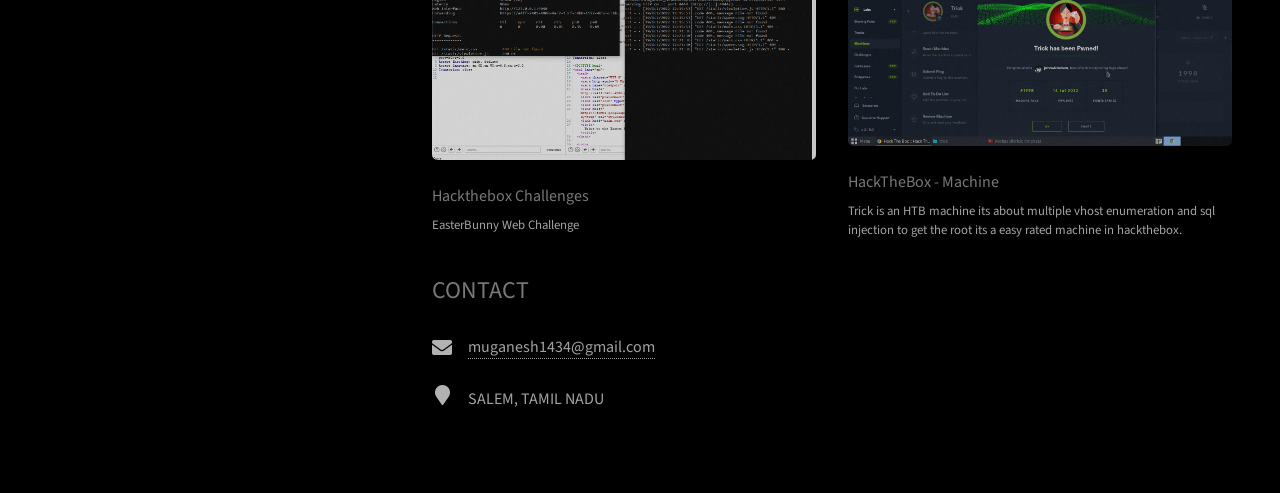
==== commit 1297c386: "Update index.html" ====
--- a/index.html
+++ b/index.html
@@ -12,10 +12,9 @@
 			<header id="header">
 				<div class="inner">
 					<a href="#" class="image avatar"><img src="images/avatar.jpg" alt="" /></a>
-					<h1><strong>Muganeshwaran k</strong><br />
-						Student | Cyber-Security Enthusiast<br />
-						~
-					</h1>
+					<h1><strong>Muganeshwaran k</strong></h1>
+						<h1>Student | Cyber-Security Enthusiast</h1>
+						<h1>~</h1>
 				</div>
 			</header>
 
@@ -115,4 +114,4 @@
 			<script src="assets/js/main.js"></script>
 
 	</body>
-</html>+</html>
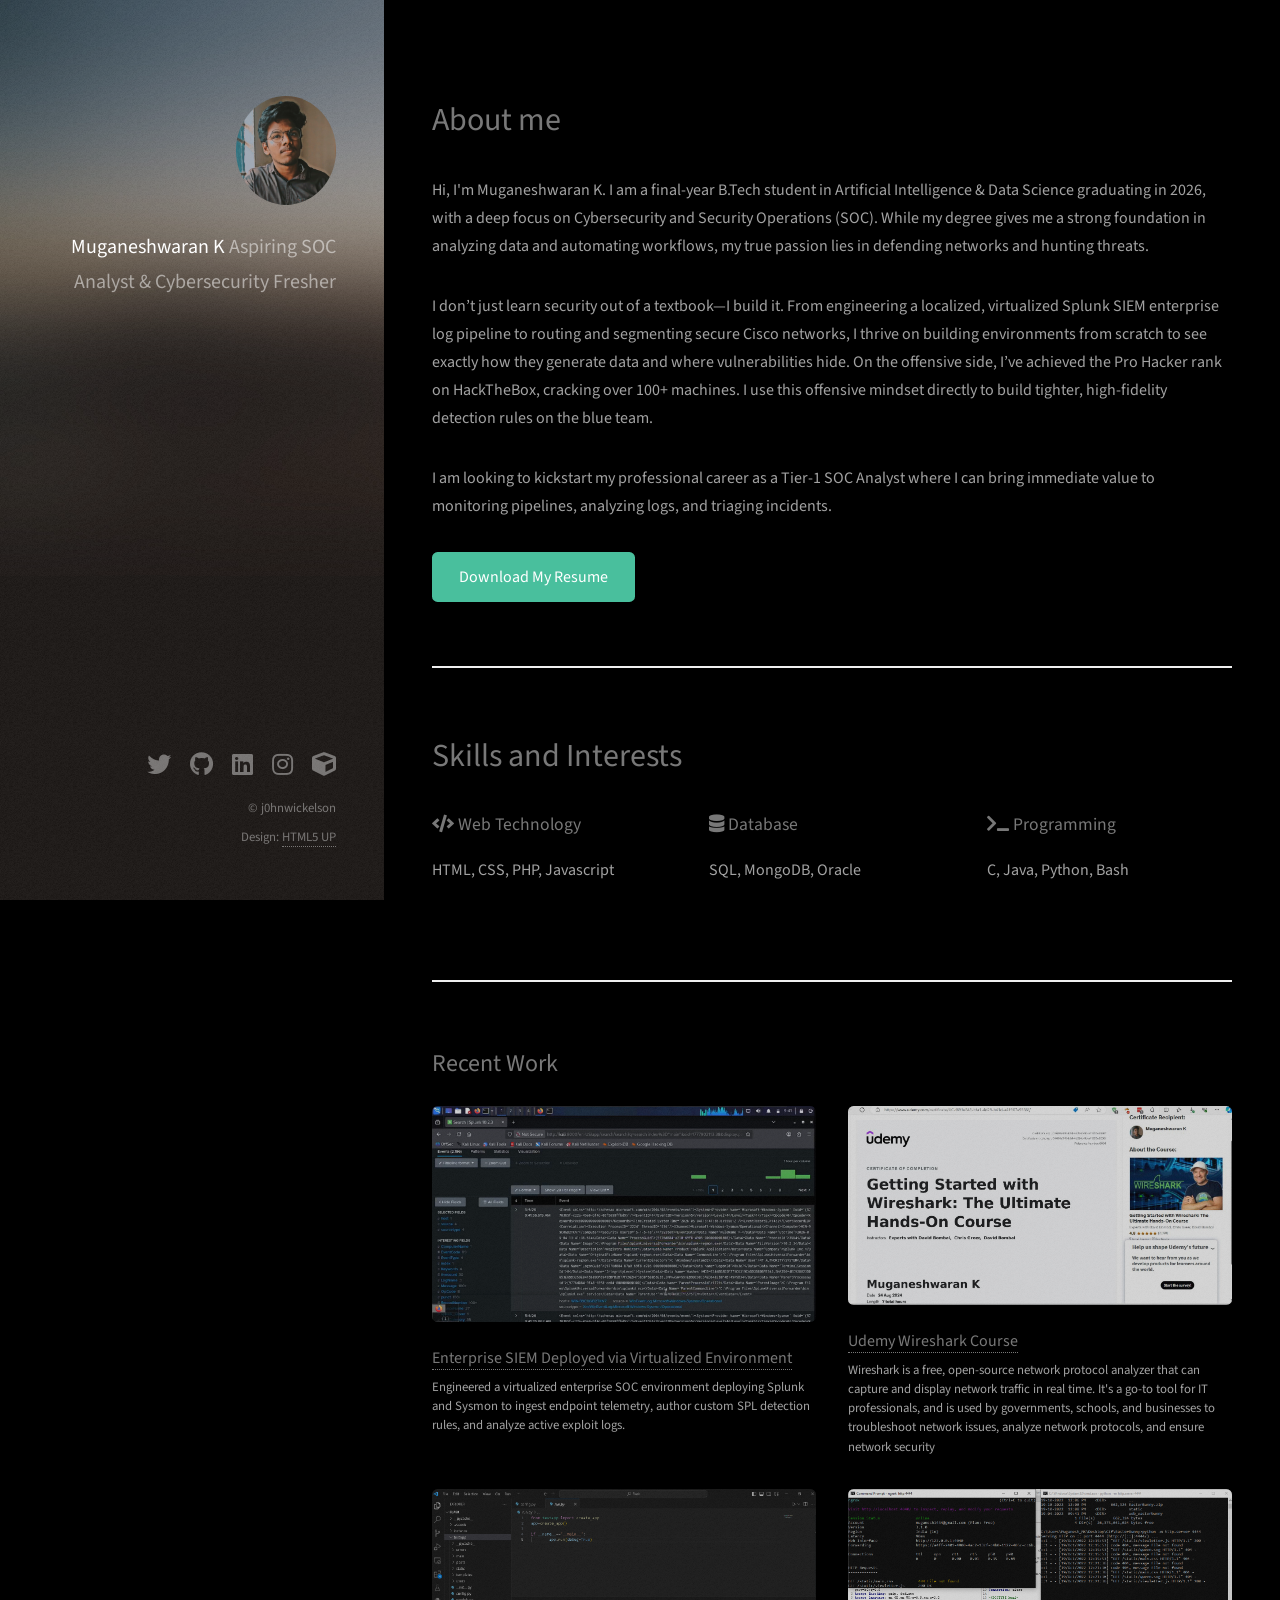
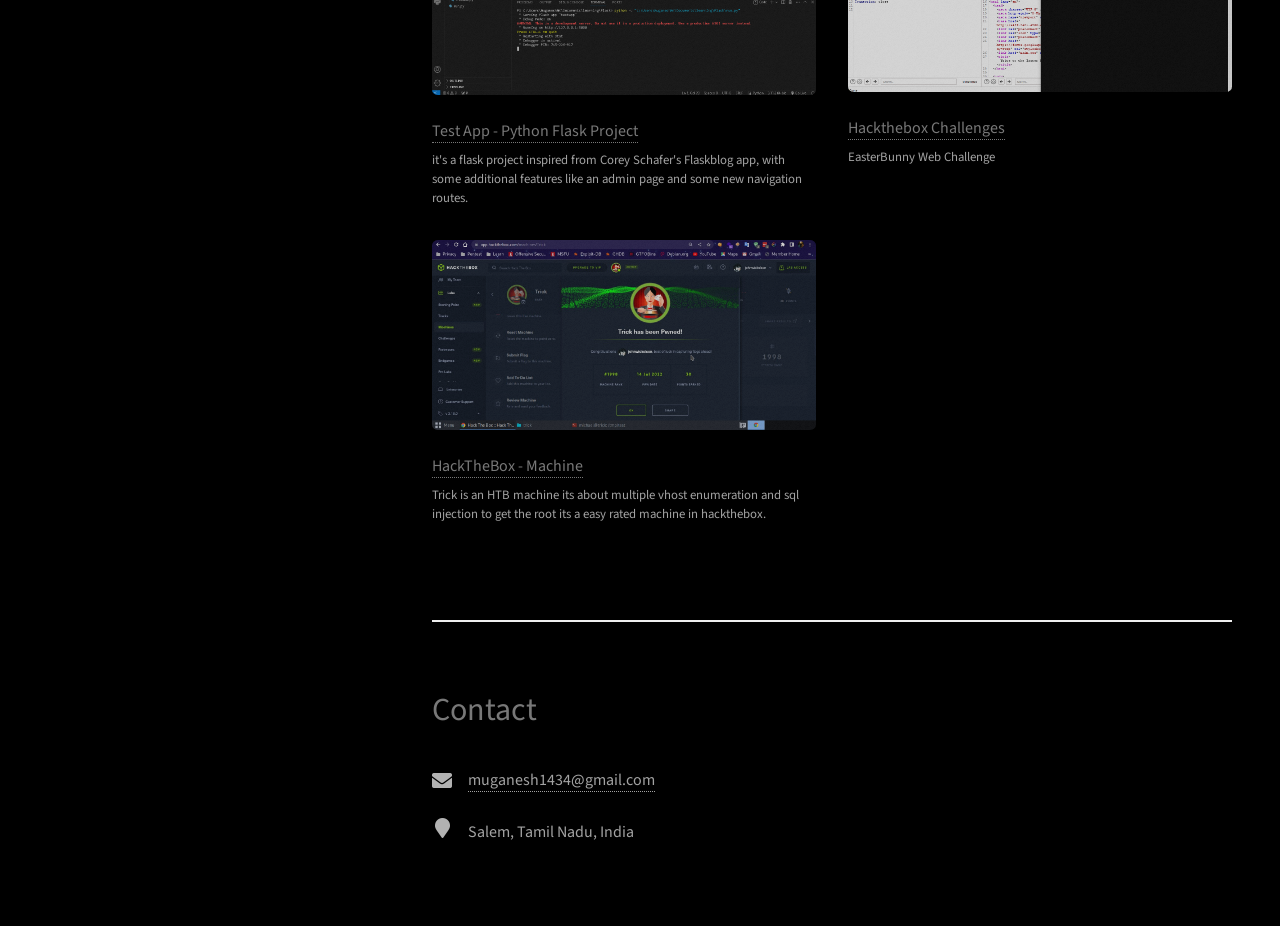
==== commit 387b2bae: "Updated 07/26" ====
--- a/index.html
+++ b/index.html
@@ -1,20 +1,61 @@
 <!DOCTYPE HTML>
-<html>
-	<head>
-		<title>Muganeshwaran K - Portfolio</title>
-		<meta charset="utf-8" />
-		<meta name="viewport" content="width=device-width, initial-scale=1, user-scalable=no" />
-		<link rel="stylesheet" href="assets/css/main.css" />
-		<link rel="icon" href="images/favicon.ico" type="image/x-icon">
-	</head>
+	<html>
+		<head>
+			<title>Muganeshwaran K | Cyber-Security Enthusiast & Student</title>
+			<meta name="description" content="Portfolio of Muganeshwaran K – Cyber-Security enthusiast, B.Tech AI & Data Science student. Skilled in networking, Python, web technologies, and security challenges.">
+			<meta name="keywords" content="Muganeshwaran K, Cybersecurity, Python, AI, Data Science, Networking, HackTheBox, Portfolio">
+
+			<!-- Charset & Viewport -->
+			<meta charset="utf-8" />
+			<meta name="viewport" content="width=device-width, initial-scale=1, user-scalable=no" />
+
+			<!-- Open Graph (Facebook/LinkedIn) -->
+			<meta property="og:title" content="Muganeshwaran K | Cyber-Security Enthusiast" />
+			<meta property="og:description" content="Explore my projects in cybersecurity, Python, networking, and AI." />
+			<meta property="og:image" content="https://j0hnwick3lson.github.io/images/avatar.jpg" />
+			<meta property="og:url" content="https://j0hnwick3lson.github.io/" />
+			<meta property="og:type" content="website" />
+
+			<!-- Twitter Card -->
+			<meta name="twitter:card" content="summary_large_image" />
+			<meta name="twitter:title" content="Muganeshwaran K | Cyber-Security Enthusiast" />
+			<meta name="twitter:description" content="Portfolio of Muganeshwaran K – Cyber-Security student & AI enthusiast." />
+			<meta name="twitter:image" content="https://j0hnwick3lson.github.io/images/avatar.jpg" />
+
+			<!-- Favicon -->
+			<link rel="icon" href="images/favicon.ico" type="image/x-icon">
+			<link rel="stylesheet" href="assets/css/main.css" />
+		</head>
+		<script type="application/ld+json">
+				{
+				"@context": "https://schema.org",
+				"@type": "Person",
+				"name": "Muganeshwaran K",
+				"url": "https://j0hnwick3lson.github.io/",
+				"image": "https://j0hnwick3lson.github.io/images/avatar.jpg",
+				"sameAs": [
+					"https://x.com/j0hnwick3lson",
+					"http://github.com/j0hnwick3lson",
+					"https://www.linkedin.com/in/muganeshwarank/",
+					"https://www.instagram.com/muganexh_tweaks/"
+				],
+				"jobTitle": "Cyber-Security Enthusiast & AI Student",
+				"alumniOf": {
+					"@type": "CollegeOrUniversity",
+					"name": "Ganesh College of Engineering"
+				}
+				}
+			</script>
+
+
 	<body class="is-preload">
 		<!-- Header -->
 			<header id="header">
 				<div class="inner">
-					<a href="#" class="image avatar"><img src="images/avatar.jpg" alt="" /></a>
-					<h1><strong>Muganeshwaran k</strong></h1>
-						<h1>Student | Cyber-Security Enthusiast</h1>
-						<h1>~</h1>
+					<a href="#" class="image avatar"><img src="images/avatar.jpg" alt="Muganeshwaran K" /></a>
+					<h1><strong>Muganeshwaran K</strong><br />
+					Aspiring SOC Analyst &amp;<br />
+					Cybersecurity Fresher</h1>
 				</div>
 			</header>
 
@@ -26,25 +67,31 @@
 						<header class="major">
 							<h2>About me</h2>
 						</header>
-						<p>Hi! I'm Muganeshwaran, a passionate and driven student specializing in networking and Python programming. Currently pursuing my studies in B.Tech Artificial inteligence and data science at Ganesh college of engineering, I am deeply fascinated by the ever-evolving world of technology and how it connects us all <br> <br>
-							Alongside my studies, I work part-time at a reliance smartpoint store, where I have developed strong communication, customer service, and time-management skills. Balancing work and academics has taught me the importance of adaptability, resilience, and working efficiently under pressure.<br> <br> I am excited to bring my technical expertise and my passion for problem-solving to new challenges and opportunities</p>
+						<p>Hi, I'm Muganeshwaran K. I am a final-year B.Tech student in Artificial Intelligence & Data Science graduating in 2026, with a deep focus on Cybersecurity and Security Operations (SOC). While my degree gives me a strong foundation in analyzing data and automating workflows, my true passion lies in defending networks and hunting threats.</p>
+						<p>I don’t just learn security out of a textbook—I build it. From engineering a localized, virtualized Splunk SIEM enterprise log pipeline to routing and segmenting secure Cisco networks, I thrive on building environments from scratch to see exactly how they generate data and where vulnerabilities hide. On the offensive side, I’ve achieved the Pro Hacker rank on HackTheBox, cracking over 100+ machines. I use this offensive mindset directly to build tighter, high-fidelity detection rules on the blue team.</p>
+						<p>I am looking to kickstart my professional career as a Tier-1 SOC Analyst where I can bring immediate value to monitoring pipelines, analyzing logs, and triaging incidents.</p>
+						<ul class="actions">
+							<li><a href="src\resume.pdf" class="button primary" target="_blank">Download My Resume</a></li>
+						</ul>
 					</section>
 					<section id="three">
 						<header class="major">
 							<h2>Skills and Interests</h2>
-							<ul class="skills-list">
-								<li><i class="fas fa-code"></i>  Web Technology</li>
-								<li><br>HTML / CSS / PHP / Javascript</li>
-							</ul>
-							<ul class="skills-list">
-								<li><i class="fas fa-database"></i> Database</li>
-								<li><br> SQL / MongoDB / Oracle </li>
-							</ul>
-							<ul class="skills-list">
-								<li><i class="fas fa-terminal"></i> Programming Languages</li>
-								<li><br> C programming / Java / Python / bash</li>
-							</ul>
 						</header>
+						<div class="row">
+							<div class="col-4 col-12-xsmall">
+								<h4><i class="fas fa-code"></i> Web Technology</h4>
+								<p>HTML, CSS, PHP, Javascript</p>
+							</div>
+							<div class="col-4 col-12-xsmall">
+								<h4><i class="fas fa-database"></i> Database</h4>
+								<p>SQL, MongoDB, Oracle</p>
+							</div>
+							<div class="col-4 col-12-xsmall">
+								<h4><i class="fas fa-terminal"></i> Programming</h4>
+								<p>C, Java, Python, Bash</p>
+							</div>
+						</div>
 					</section>
 
 				<!-- Two -->
@@ -52,29 +99,39 @@
 						<h2>Recent Work</h2>
 						<div class="row">
 							<article class="col-6 col-12-xsmall work-item">
-								<a href="images/fulls/03.jpg" class="image fit thumb"><img src="images/thumbs/03.jpg" alt="" /></a>
-								<h3>Udemy Wireshark Course</h3>
+								<a href="images/fulls/05.png" class="image fit thumb"><img src="images/thumbs/05.png" alt="Virtualized Splunk SIEM environment diagram" /></a>
+								<h3><a href="#" target="_blank">Enterprise SIEM Deployed via Virtualized Environment</a></h3>
+								<p>Engineered a virtualized enterprise SOC environment deploying Splunk and Sysmon to ingest endpoint telemetry, author custom SPL detection rules, and analyze active exploit logs.</p>
+							</article>
+							<article class="col-6 col-12-xsmall work-item">
+								<a href="images/fulls/03.jpg" class="image fit thumb"><img src="images/thumbs/03.jpg" alt="Udemy Wireshark Course Certificate" /></a>
+								<h3><a href="https://www.udemy.com/certificate/UC-f691e845-bfa1-4d29-b41d-a41907e9336f/" target="_blank">Udemy Wireshark Course</a></h3>
 								<p>Wireshark is a free, open-source network protocol analyzer that can capture and display network traffic in real time. It's a go-to tool for IT professionals, and is used by governments, schools, and businesses to troubleshoot network issues, analyze network protocols, and ensure network security</p>
 							</article>
 							<article class="col-6 col-12-xsmall work-item">
-								<a href="images/fulls/01.jpg" class="image fit thumb"><img src="images/thumbs/01.jpg" alt="" /></a>
-								<h3>Test App - Python Flask Project</h3>
+								<a href="images/fulls/01.jpg" class="image fit thumb"><img src="images/thumbs/01.jpg" alt="Screenshot of a Python Flask blog application" /></a>
+								<h3><a href="https://github.com/j0hnwick3lson/testapp" target="_blank">Test App - Python Flask Project</a></h3>
 								<p>it's a flask project inspired from Corey Schafer's Flaskblog app, with some additional features like an admin page and some new navigation routes.</p>
 							</article>
 							<article class="col-6 col-12-xsmall work-item">
-								<a href="images/fulls/02.jpg" class="image fit thumb"><img src="images/thumbs/02.jpg" alt="" /></a>
-								<h3>Hackthebox Challenges</h3>
+								<a href="images/fulls/02.jpg" class="image fit thumb"><img src="images/thumbs/02.jpg" alt="HackTheBox EasterBunny web challenge" /></a>
+								<h3><a href="#" target="_blank">Hackthebox Challenges</a></h3>
 								<p>EasterBunny Web Challenge</p>
 							</article>
 							<article class="col-6 col-12-xsmall work-item">
-								<a href="images/fulls/04.jpg" class="image fit thumb"><img src="images/thumbs/04.jpg" alt="" /></a>
-								<h3>HackTheBox - Machine</h3>
+								<a href="images/fulls/04.jpg" class="image fit thumb"><img src="images/thumbs/04.jpg" alt="HackTheBox 'Trick' machine details" /></a>
+								<h3><a href="#" target="_blank">HackTheBox - Machine</a></h3>
 								<p>Trick is an HTB machine its about multiple vhost enumeration and sql injection to get the root its a easy rated machine in hackthebox.</p>
 							</article>
 						</div>
 					</section>
-					<div class="col-4 col-12-small">
-						<h2>CONTACT</h2>
+					<!-- Contact -->
+					<section id="contact">
+						<header class="major">
+							<h2>Contact</h2>
+						</header>
+						<div class="row">
+							<div class="col-8 col-12-small">
 								<ul class="labeled-icons">
 									<li>
 										<h3 class="icon solid fa-envelope"><span class="label">Email</span></h3>
@@ -82,12 +139,12 @@
 									</li>
 									<li>
 										<h3 class="fa fa-map-marker contactIcon" aria-hidden="true"></h3>
-										SALEM, TAMIL NADU
+										Salem, Tamil Nadu, India
 									</li>
 								</ul>
 							</div>
 						</div>
-					</section>
+					</section>					
 			</div>
 
 		<!-- Footer -->
@@ -98,6 +155,7 @@
 						<li><a href="http://github.com/j0hnwick3lson" class="icon brands fa-github"><span class="label">Github</span></a></li>
 						<li><a href="https://www.linkedin.com/in/muganeshwarank/" class="icon brands fa-linkedin"><span class="label">linkedin</span></a></li>
 						<li><a href="https://www.instagram.com/muganexh_tweaks/" class="icon brands fa-instagram"><span class="label">instagram</span></a></li>
+						<li><a href="https://app.hackthebox.com/public/users/207619" class="icon solid fa-cube"><span class="label">HackTheBox</span></a></li>
 					</ul>
 					<ul class="copyright">
 						<li>&copy; j0hnwickelson</li><li>Design: <a href="http://html5up.net">HTML5 UP</a></li>
@@ -114,4 +172,4 @@
 			<script src="assets/js/main.js"></script>
 
 	</body>
-</html>
+</html>
